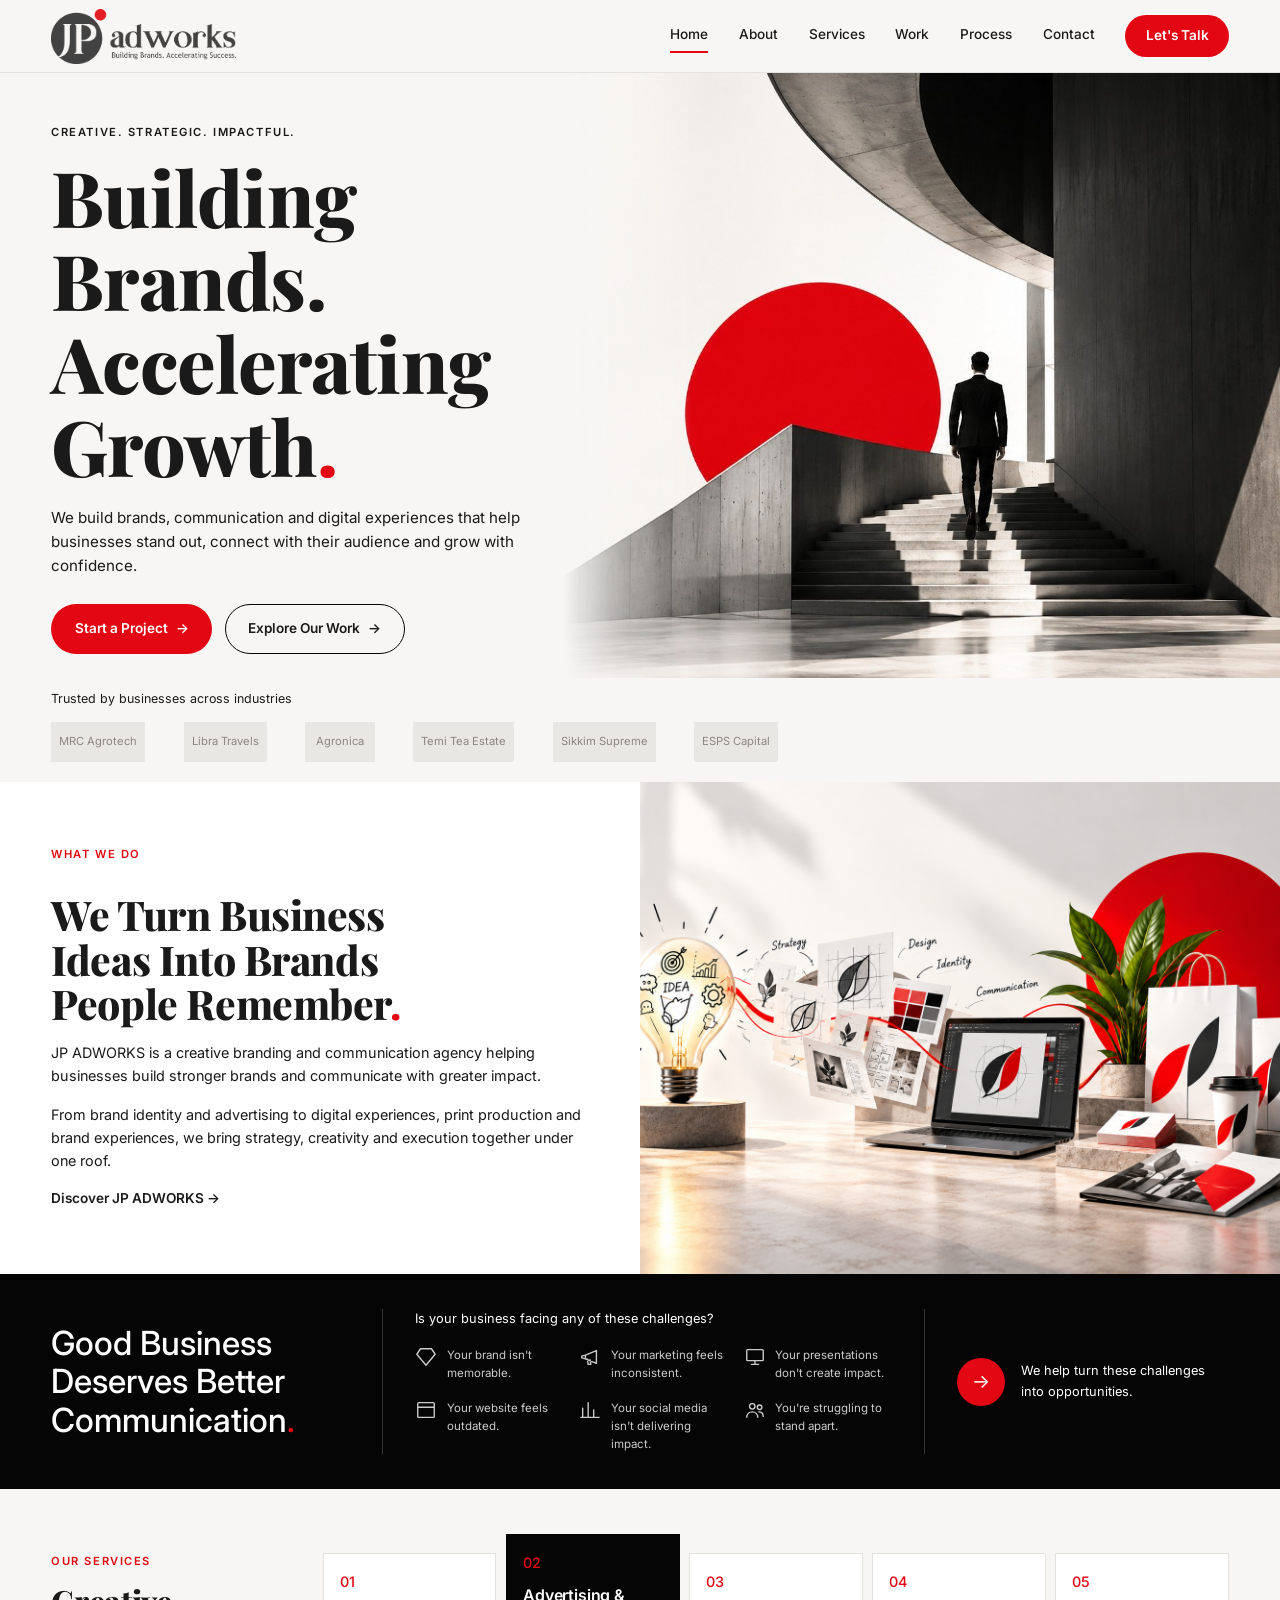
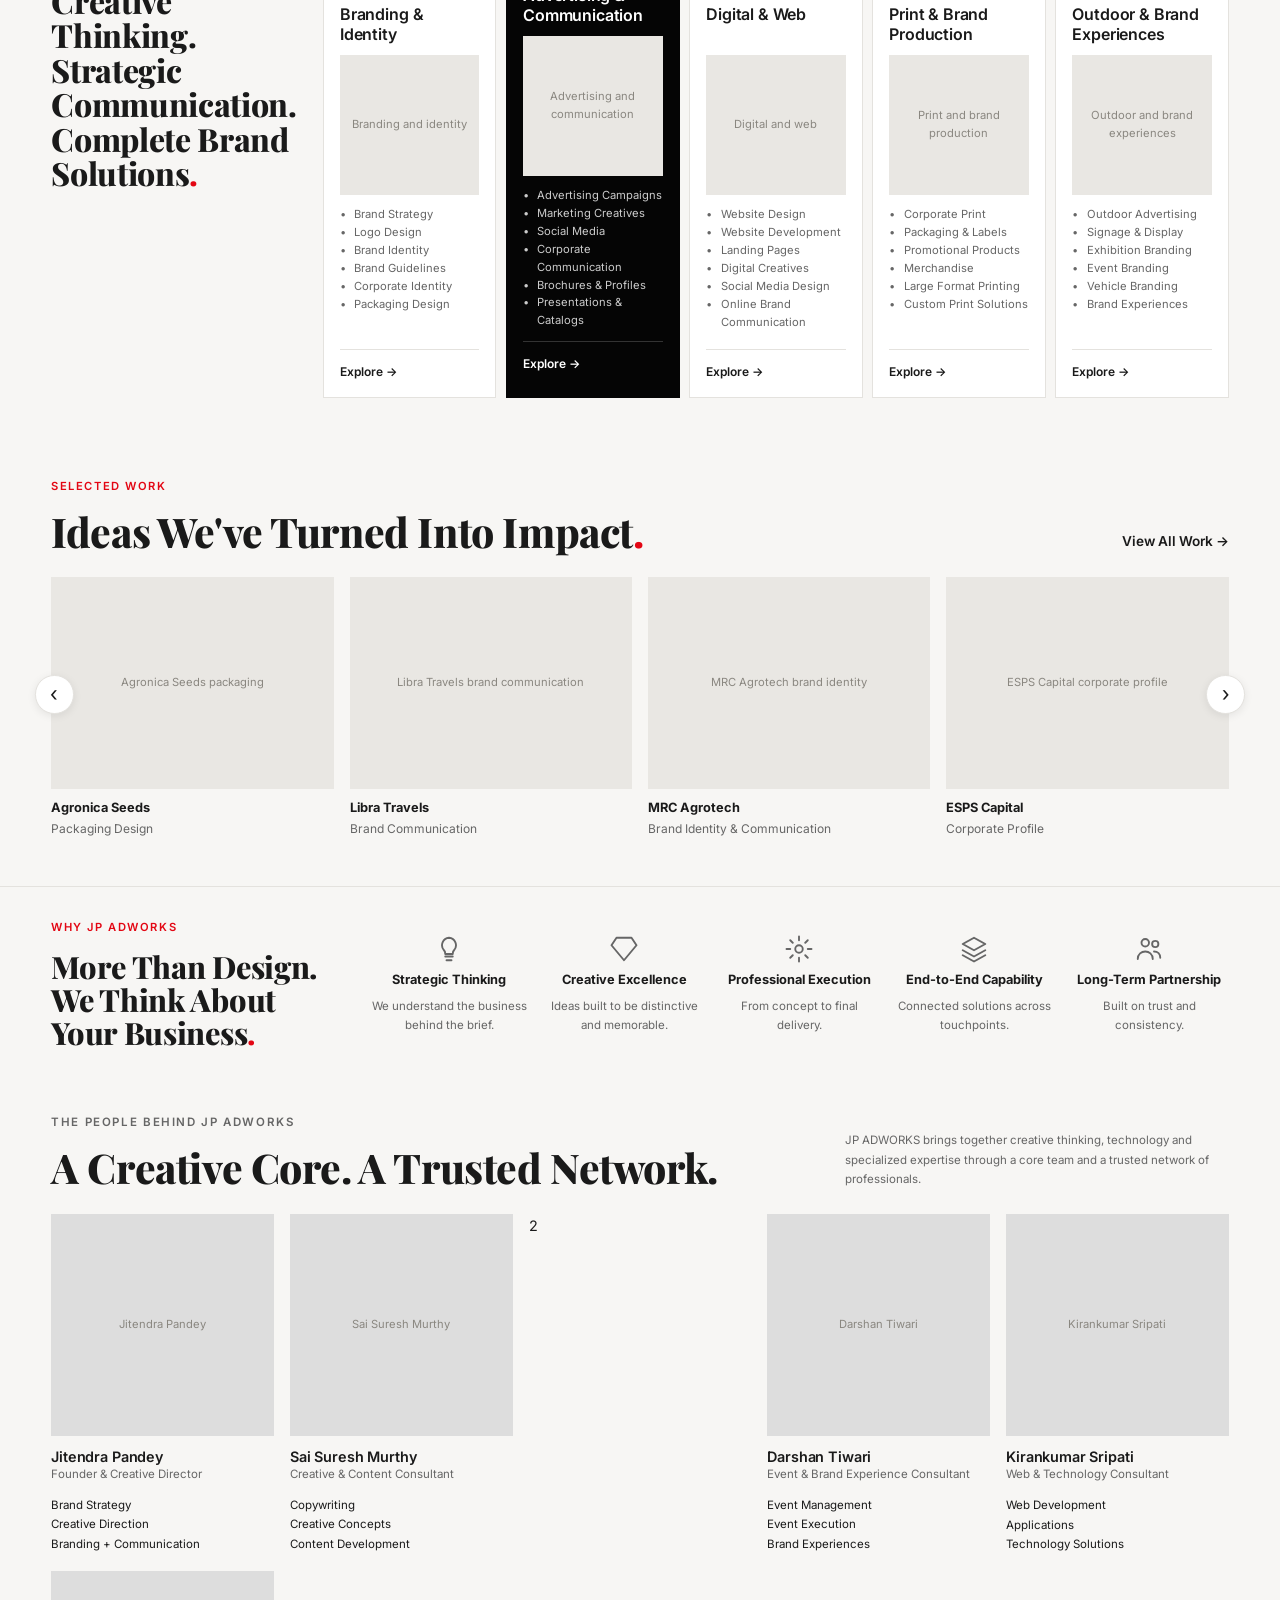
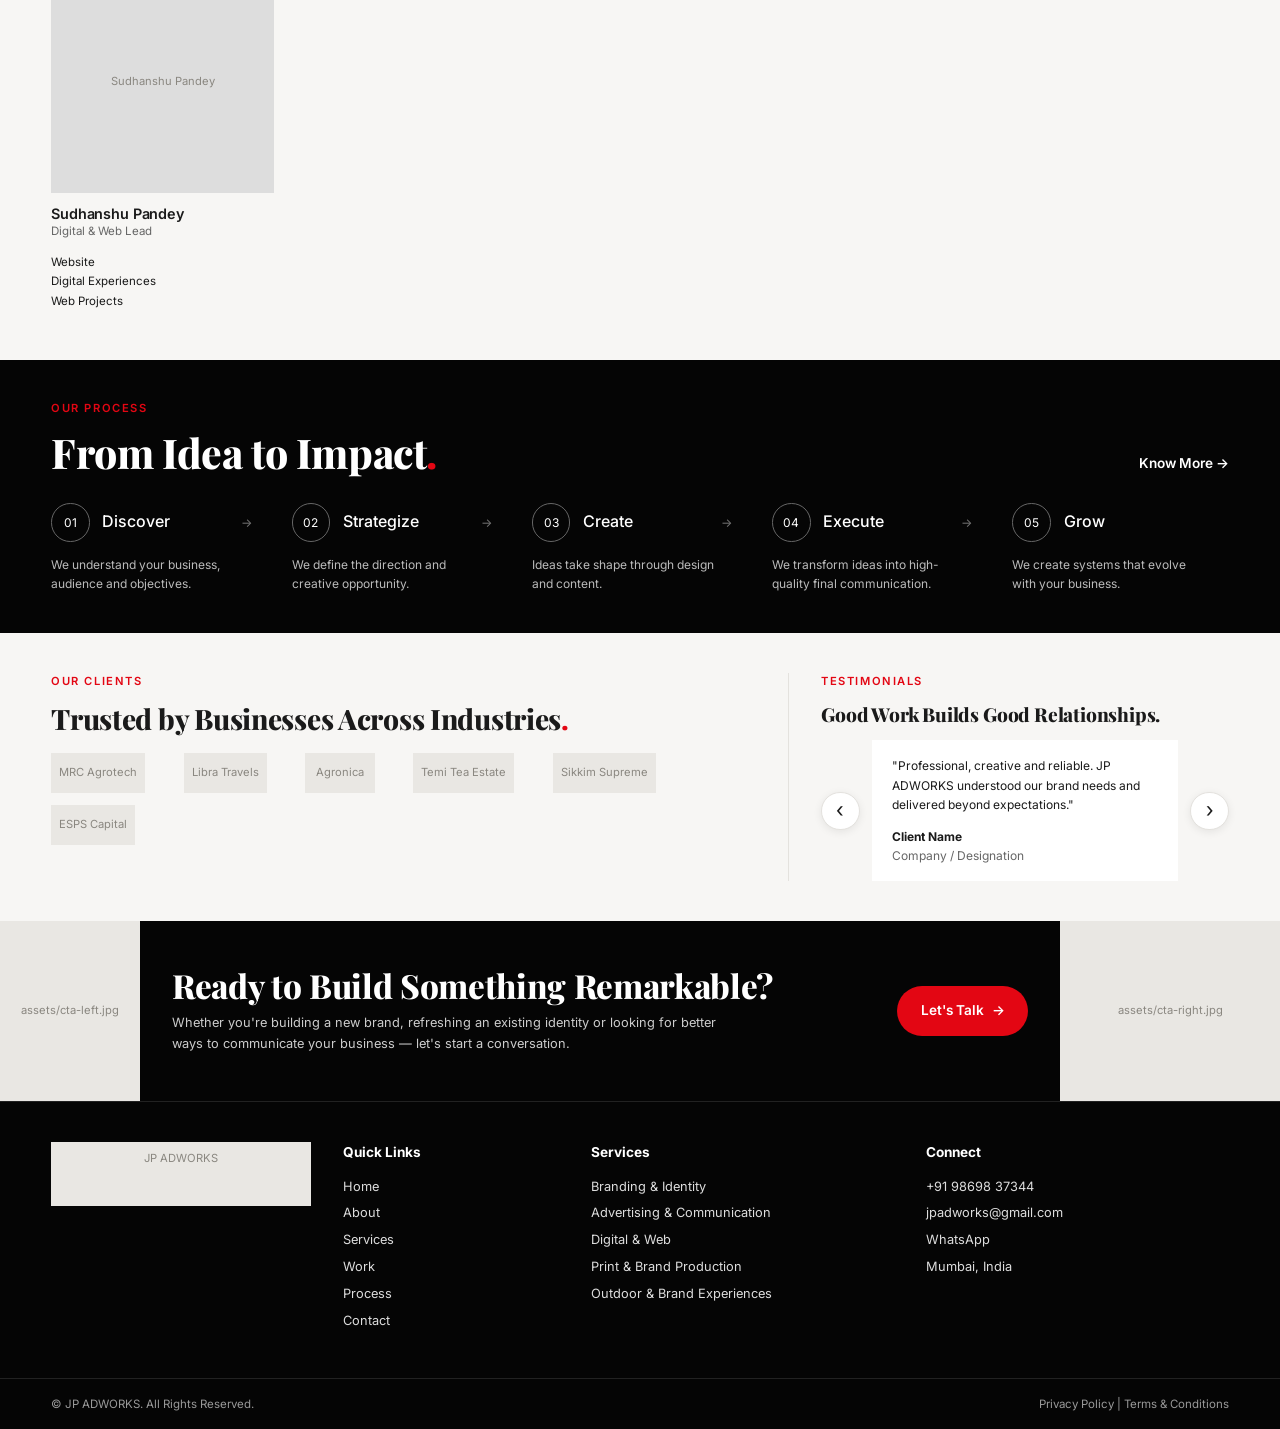
==== index.html @ 5940b3e1 "Initial commit" ====
<!DOCTYPE html>
<html lang="en">

<head>
  <meta charset="UTF-8">
  <meta name="viewport" content="width=device-width, initial-scale=1">
  <title>JP ADWORKS – Building Brands. Accelerating Growth.</title>
  <meta name="description" content="JP ADWORKS is a creative branding and communication agency.">
  <link rel="preconnect" href="https://fonts.googleapis.com">
  <link rel="preconnect" href="https://fonts.gstatic.com" crossorigin>
  <!-- Playfair Display = bold editorial headings; Inter = body/UI -->
  <link
    href="https://fonts.googleapis.com/css2?family=Inter:wght@400;500;600;700&family=Playfair+Display:wght@600;700;800&display=swap"
    rel="stylesheet">
  <link rel="stylesheet" href="style.css">
</head>

<body>

  <!-- ============ HEADER ============ -->
  <header class="header" id="top">
    <div class="container header__in">
      <a href="#hero" class="logo"><img src="assets/logo.png" alt="JP ADWORKS"></a>
      <button class="burger" aria-label="Open menu" aria-expanded="false"
        aria-controls="nav"><span></span><span></span><span></span></button>
      <nav class="nav" id="nav" aria-label="Main">
        <a href="#hero" class="is-active">Home</a><a href="#about">About</a><a href="#services">Services</a><a
          href="#work">Work</a><a href="#process">Process</a><a href="#contact">Contact</a>
        <a href="#contact" class="btn btn--red btn--sm nav__cta">Let's Talk</a>
      </nav>
    </div>
  </header>

  <main>
    <!-- ============ HERO ============ -->
    <section class="hero" id="hero">
      <div class="container hero__in">
        <div class="hero__text">
          <p class="eyebrow">Creative. Strategic. Impactful.</p>
          <h1>Building Brands. Accelerating Growth<span class="dot">.</span></h1>
          <p class="lead">We build brands, communication and digital experiences that help businesses stand out, connect
            with their audience and grow with confidence.</p>
          <div class="btns">
            <a href="#contact" class="btn btn--red">Start a Project <i>→</i></a>
            <a href="#work" class="btn btn--outline">Explore Our Work <i>→</i></a>
          </div>
        </div>
      </div>
      <!-- Hero image is absolutely positioned to the right and bleeds off the edge; .hero clips it (overflow:hidden). -->
      <div class="hero__img"><img src="assets/hero.jpg" alt="JP ADWORKS creative branding project"></div>
      <div class="container trust">
        <p>Trusted by businesses across industries</p>
        <ul class="logos">
          <li><img src="assets/client-mrc.png" alt="MRC Agrotech"></li>
          <li><img src="assets/client-libra.png" alt="Libra Travels"></li>
          <li><img src="assets/client-agronica.png" alt="Agronica"></li>
          <li><img src="assets/client-temi.png" alt="Temi Tea Estate"></li>
          <li><img src="assets/client-sikkim.png" alt="Sikkim Supreme"></li>
          <li><img src="assets/client-esps.png" alt="ESPS Capital"></li>
        </ul>
      </div>
    </section>

    <!-- ============ ABOUT ============ -->
    <section class="about reveal" id="about">
      <div class="about__text">
        <p class="eyebrow eyebrow--red">What we do</p>
        <h2>We Turn Business Ideas Into Brands People Remember<span class="dot">.</span></h2>
        <p>JP ADWORKS is a creative branding and communication agency helping businesses build stronger brands and
          communicate with greater impact.</p>
        <p>From brand identity and advertising to digital experiences, print production and brand experiences, we bring
          strategy, creativity and execution together under one roof.</p>
        <a href="#services" class="link">Discover JP ADWORKS →</a>
      </div>
      <div class="about__img"><img src="assets/about.jpg" alt="JP ADWORKS branded stationery"></div>
    </section>

    <!-- ============ BLACK VALUE STRIP ============ -->
    <section class="strip">
      <div class="container strip__in">
        <h2>Good Business Deserves Better Communication<span class="dot">.</span></h2>
        <div class="strip__mid">
          <p>Is your business facing any of these challenges?</p>
          <ul>
            <li><svg viewBox="0 0 24 24">
                <path d="M6 3h12l4 6-10 12L2 9z" />
              </svg>Your brand isn't memorable.</li>
            <li><svg viewBox="0 0 24 24">
                <path d="M3 11v2l4 1V10zM7 10l12-5v14L7 14M9 14l1 6h3l-1-5" />
              </svg>Your marketing feels inconsistent.</li>
            <li><svg viewBox="0 0 24 24">
                <rect x="3" y="4" width="18" height="12" rx="1" />
                <path d="M8 20h8M12 16v4" />
              </svg>Your presentations don't create impact.</li>
            <li><svg viewBox="0 0 24 24">
                <rect x="3" y="4" width="18" height="16" rx="1" />
                <path d="M3 9h18" />
              </svg>Your website feels outdated.</li>
            <li><svg viewBox="0 0 24 24">
                <path d="M4 20V10M10 20V4M16 20v-8M22 20H2" />
              </svg>Your social media isn't delivering impact.</li>
            <li><svg viewBox="0 0 24 24">
                <circle cx="9" cy="8" r="3" />
                <circle cx="17" cy="9" r="2.5" />
                <path d="M3 20c0-4 3-6 6-6s6 2 6 6M16 14c3 0 5 2 5 5" />
              </svg>You're struggling to stand apart.</li>
          </ul>
        </div>
        <div class="strip__cta"><a href="#contact" class="circ" aria-label="Contact us">→</a>
          <p>We help turn these challenges into opportunities.</p>
        </div>
      </div>
    </section>

    <!-- ============ SERVICES ============ -->
    <section class="services reveal" id="services">
      <div class="container services__in">
        <div class="services__head">
          <p class="eyebrow eyebrow--red">Our Services</p>
          <h2>Creative Thinking. Strategic Communication. Complete Brand Solutions<span class="dot">.</span></h2>
        </div>
        <div class="cards">
          <!-- Card 02 is the "featured" dark card, as in the reference -->
          <article class="card"><b class="num">01</b>
            <h3>Branding &amp; Identity</h3><img src="assets/service-branding.jpg" alt="Branding and identity">
            <ul>
              <li>Brand Strategy</li>
              <li>Logo Design</li>
              <li>Brand Identity</li>
              <li>Brand Guidelines</li>
              <li>Corporate Identity</li>
              <li>Packaging Design</li>
            </ul><a href="#contact">Explore →</a>
          </article>
          <article class="card card--dark"><b class="num">02</b>
            <h3>Advertising &amp; Communication</h3><img src="assets/service-advertising.jpg"
              alt="Advertising and communication">
            <ul>
              <li>Advertising Campaigns</li>
              <li>Marketing Creatives</li>
              <li>Social Media</li>
              <li>Corporate Communication</li>
              <li>Brochures &amp; Profiles</li>
              <li>Presentations &amp; Catalogs</li>
            </ul><a href="#contact">Explore →</a>
          </article>
          <article class="card"><b class="num">03</b>
            <h3>Digital &amp; Web</h3><img src="assets/service-digital.jpg" alt="Digital and web">
            <ul>
              <li>Website Design</li>
              <li>Website Development</li>
              <li>Landing Pages</li>
              <li>Digital Creatives</li>
              <li>Social Media Design</li>
              <li>Online Brand Communication</li>
            </ul><a href="#contact">Explore →</a>
          </article>
          <article class="card"><b class="num">04</b>
            <h3>Print &amp; Brand Production</h3><img src="assets/service-print.jpg" alt="Print and brand production">
            <ul>
              <li>Corporate Print</li>
              <li>Packaging &amp; Labels</li>
              <li>Promotional Products</li>
              <li>Merchandise</li>
              <li>Large Format Printing</li>
              <li>Custom Print Solutions</li>
            </ul><a href="#contact">Explore →</a>
          </article>
          <article class="card"><b class="num">05</b>
            <h3>Outdoor &amp; Brand Experiences</h3><img src="assets/service-outdoor.jpg"
              alt="Outdoor and brand experiences">
            <ul>
              <li>Outdoor Advertising</li>
              <li>Signage &amp; Display</li>
              <li>Exhibition Branding</li>
              <li>Event Branding</li>
              <li>Vehicle Branding</li>
              <li>Brand Experiences</li>
            </ul><a href="#contact">Explore →</a>
          </article>
        </div>
      </div>
    </section>

    <!-- ============ PROJECTS CAROUSEL ============ -->
    <section class="work container" id="work">
      <div class="work__head">
        <div>
          <p class="eyebrow eyebrow--red">Selected Work</p>
          <h2>Ideas We've Turned Into Impact<span class="dot">.</span></h2>
        </div><a href="#work" class="link">View All Work →</a>
      </div>
      <div class="carousel" data-carousel>
        <button class="arrow arrow--prev" aria-label="Previous project">‹</button>
        <div class="carousel__track" tabindex="0">
          <figure><img src="assets/project-1.jpg" alt="Agronica Seeds packaging">
            <figcaption><b>Agronica Seeds</b>Packaging Design</figcaption>
          </figure>
          <figure><img src="assets/project-2.jpg" alt="Libra Travels brand communication">
            <figcaption><b>Libra Travels</b>Brand Communication</figcaption>
          </figure>
          <figure><img src="assets/project-3.jpg" alt="MRC Agrotech brand identity">
            <figcaption><b>MRC Agrotech</b>Brand Identity &amp; Communication</figcaption>
          </figure>
          <figure><img src="assets/project-4.jpg" alt="ESPS Capital corporate profile">
            <figcaption><b>ESPS Capital</b>Corporate Profile</figcaption>
          </figure>
        </div>
        <button class="arrow arrow--next" aria-label="Next project">›</button>
      </div>
    </section>

    <!-- ============ WHY JP ADWORKS ============ -->
    <section class="why container reveal">
      <div>
        <p class="eyebrow eyebrow--red">Why JP Adworks</p>
        <h2>More Than Design. We Think About Your Business<span class="dot">.</span></h2>
      </div>
      <ul class="why__list">
        <li><svg viewBox="0 0 24 24">
            <path d="M9 18h6M10 21h4M12 3a6 6 0 0 0-4 10c1 1 1 2 1 3h6c0-1 0-2 1-3a6 6 0 0 0-4-10z" />
          </svg><b>Strategic Thinking</b><span>We understand the business behind the brief.</span></li>
        <li><svg viewBox="0 0 24 24">
            <path d="M6 3h12l4 6-10 12L2 9z" />
          </svg><b>Creative Excellence</b><span>Ideas built to be distinctive and memorable.</span></li>
        <li><svg viewBox="0 0 24 24">
            <circle cx="12" cy="12" r="3" />
            <path d="M12 2v3M12 19v3M2 12h3M19 12h3M5 5l2 2M17 17l2 2M19 5l-2 2M7 17l-2 2" />
          </svg><b>Professional Execution</b><span>From concept to final delivery.</span></li>
        <li><svg viewBox="0 0 24 24">
            <path d="M12 3l9 5-9 5-9-5zM3 13l9 5 9-5M3 17l9 5 9-5" />
          </svg><b>End-to-End Capability</b><span>Connected solutions across touchpoints.</span></li>
        <li><svg viewBox="0 0 24 24">
            <circle cx="9" cy="7" r="3" />
            <circle cx="17" cy="8" r="2.5" />
            <path d="M3 20c0-4 3-6 6-6s6 2 6 6M16 14c3 0 5 2 5 5" />
          </svg><b>Long-Term Partnership</b><span>Built on trust and consistency.</span></li>
      </ul>
    </section>

    <!-- ============ TEAM ============ -->
    <section class="team container reveal">
      <div class="team__head">
        <div>
          <p class="eyebrow eyebrow--red">The people behind JP Adworks</p>
          <h2>A Creative Core. A Trusted Network.</h2>
        </div>
        <p>JP ADWORKS brings together creative thinking, technology and specialized expertise through a core team and a
          trusted network of professionals.</p>
      </div>
      <div class="team__grid">
        <article><img src="assets/team-1.jpg" alt="Jitendra Pandey">
          <h3>Jitendra Pandey</h3><small>Founder &amp; Creative Director</small>
          <p>Brand Strategy<br>Creative Direction<br>Branding + Communication</p>
        </article>
        <article><img src="assets/team-5.jpg" alt="Sai Suresh Murthy">
          <h3>Sai Suresh Murthy</h3><small>Creative &amp; Content Consultant</small>
          <p>Copywriting<br>Creative Concepts<br>Content Development</p>
        </article>2
        <article><img src="assets/team-3.jpg" alt="Darshan Tiwari">
          <h3>Darshan Tiwari</h3><small>Event &amp; Brand Experience Consultant</small>
          <p>Event Management<br>Event Execution<br>Brand Experiences</p>
        </article>
        <article><img src="assets/team-4.jpg" alt="Kirankumar Sripati">
          <h3>Kirankumar Sripati</h3><small>Web &amp; Technology Consultant</small>
          <p>Web Development<br>Applications<br>Technology Solutions</p>
        </article>
        <article><img src="assets/team-2.jpg" alt="Sudhanshu Pandey">
          <h3>Sudhanshu Pandey</h3><small>Digital &amp; Web Lead</small>
          <p>Website<br>Digital Experiences<br>Web Projects</p>
        </article>
      </div>
    </section>

    <!-- ============ PROCESS (dark) ============ -->
    <section class="process" id="process">
      <div class="container">
        <div class="process__head">
          <div>
            <p class="eyebrow eyebrow--red">Our Process</p>
            <h2>From Idea to Impact<span class="dot">.</span></h2>
          </div><a href="#contact" class="link">Know More →</a>
        </div>
        <ol class="steps">
          <li><span class="step__n">01</span><b>Discover</b>
            <p>We understand your business, audience and objectives.</p>
          </li>
          <li><span class="step__n">02</span><b>Strategize</b>
            <p>We define the direction and creative opportunity.</p>
          </li>
          <li><span class="step__n">03</span><b>Create</b>
            <p>Ideas take shape through design and content.</p>
          </li>
          <li><span class="step__n">04</span><b>Execute</b>
            <p>We transform ideas into high-quality final communication.</p>
          </li>
          <li><span class="step__n">05</span><b>Grow</b>
            <p>We create systems that evolve with your business.</p>
          </li>
        </ol>
      </div>
    </section>

    <!-- ============ CLIENTS + TESTIMONIALS ============ -->
    <section class="clients container">
      <div class="clients__l">
        <p class="eyebrow eyebrow--red">Our Clients</p>
        <h2>Trusted by Businesses Across Industries<span class="dot">.</span></h2>
        <ul class="logos">
          <li><img src="assets/client-mrc.png" alt="MRC Agrotech"></li>
          <li><img src="assets/client-libra.png" alt="Libra Travels"></li>
          <li><img src="assets/client-agronica.png" alt="Agronica"></li>
          <li><img src="assets/client-temi.png" alt="Temi Tea Estate"></li>
          <li><img src="assets/client-sikkim.png" alt="Sikkim Supreme"></li>
          <li><img src="assets/client-esps.png" alt="ESPS Capital"></li>
        </ul>
      </div>
      <div class="testi" data-testi>
        <p class="eyebrow eyebrow--red">Testimonials</p>
        <h3>Good Work Builds Good Relationships.</h3>
        <div class="testi__row">
          <button class="arrow" data-dir="-1" aria-label="Previous testimonial">‹</button>
          <div class="testi__slides" aria-live="polite">
            <!-- TODO: Replace placeholder testimonials with real client copy -->
            <blockquote class="is-on">
              <p>"Professional, creative and reliable. JP ADWORKS understood our brand needs and delivered beyond
                expectations."</p><cite><b>Client Name</b>Company / Designation</cite>
            </blockquote>
            <blockquote>
              <p>"A team that listens first and designs second. Every deliverable felt considered and on brand."</p>
              <cite><b>Client Name</b>Company / Designation</cite>
            </blockquote>
            <blockquote>
              <p>"From identity to print, everything arrived consistent and on time."</p><cite><b>Client Name</b>Company
                / Designation</cite>
            </blockquote>
          </div>
          <button class="arrow" data-dir="1" aria-label="Next testimonial">›</button>
        </div>
      </div>
    </section>

    <!-- ============ FINAL CTA ============ -->
    <section class="cta" id="contact">
      <img class="cta__l" src="assets/cta-left.jpg" alt="">
      <div class="cta__t">
        <h2>Ready to Build Something Remarkable?</h2>
        <p>Whether you're building a new brand, refreshing an existing identity or looking for better ways to
          communicate your business — let's start a conversation.</p>
      </div>
      <a href="mailto:jpadworks@gmail.com" class="btn btn--red">Let's Talk <i>→</i></a>
      <img class="cta__r" src="assets/cta-right.jpg" alt="">
    </section>
  </main>

  <!-- ============ FOOTER ============ -->
  <footer class="footer">
    <div class="container footer__grid">
      <div><img class="footer__logo" src="assets/logo-light.png" alt="JP ADWORKS"></div>
      <div>
        <h4>Quick Links</h4><a href="#hero">Home</a><a href="#about">About</a><a href="#services">Services</a><a
          href="#work">Work</a><a href="#process">Process</a><a href="#contact">Contact</a>
      </div>
      <div>
        <h4>Services</h4><a href="#services">Branding &amp; Identity</a><a href="#services">Advertising &amp;
          Communication</a><a href="#services">Digital &amp; Web</a><a href="#services">Print &amp; Brand
          Production</a><a href="#services">Outdoor &amp; Brand Experiences</a>
      </div>
      <div>
        <h4>Connect</h4><a href="tel:+919869837344">+91 98698 37344</a><a
          href="mailto:jpadworks@gmail.com">jpadworks@gmail.com</a><a href="https://wa.me/919869837344" target="_blank" rel="noopener noreferrer">WhatsApp</a><span>Mumbai, India</span>
      </div>
    </div>
    <div class="container footer__bar"><span>© JP ADWORKS. All Rights Reserved.</span><span><a href="#">Privacy
          Policy</a> | <a href="#">Terms &amp; Conditions</a></span></div>
  </footer>
  <button id="backToTop" class="back-to-top" aria-label="Back to top">
    ↑
  </button>
  <script src="script.js"></script>
</body>

</html>
---- style.css ----
/* ==========================================
   1. VARIABLES  (colours sampled from reference)
   ========================================== */
:root {
   --black: #050505;
   --white: #fff;
   --paper: #f7f6f4;
   --primary: #e30613;
   --text: #1a1a1a;
   --muted: #666;
   --border: #e4e2de;
   --font-heading: 'Playfair Display', Georgia, serif;
   --font-body: 'Inter', system-ui, sans-serif;
   --fs-hero: clamp(2.5rem, 6vw, 5rem);
   --fs-h2: clamp(1.7rem, 3.2vw, 2.7rem);
   --fs-body: clamp(.9rem, 1.1vw, 1rem);
   --gutter: clamp(1rem, 4vw, 4.5rem);
}

/* ==========================================
   2. RESET
   ========================================== */
*,
*::before,
*::after {
   box-sizing: border-box;
   margin: 0;
   padding: 0
}

html {
   scroll-behavior: smooth;
   scroll-padding-top: 80px
}

body {
   font: 400 var(--fs-body)/1.6 var(--font-body);
   color: var(--text);
   background: var(--paper);
   overflow-x: hidden
}

img {
   display: block;
   max-width: 100%;
   height: auto
}

ul,
ol {
   list-style: none
}

a {
   color: inherit;
   text-decoration: none
}

button {
   font: inherit;
   cursor: pointer;
   border: 0;
   background: none;
   color: inherit
}

/* ==========================================
   3. TYPOGRAPHY
   ========================================== */
h1,
h2,
h3 {
   font-family: var(--font-heading);
   font-weight: 800;
   line-height: 1.08;
   letter-spacing: -.01em
}

h1 {
   font-size: var(--fs-hero)
}

h2 {
   font-size: var(--fs-h2)
}

.dot {
   color: var(--primary)
}

.eyebrow {
   font-size: .7rem;
   font-weight: 600;
   letter-spacing: .14em;
   text-transform: uppercase;
   margin-bottom: .8rem
}

.eyebrow--red {
   color: var(--primary)
}

.lead {
   max-width: 30rem;
   margin: 1.2rem 0 1.6rem;
   font-size: .95rem
}

/* ==========================================
   4. UTILITIES / BUTTONS
   ========================================== */
.container {
   width: 100%;
   max-width: 1440px;
   margin-inline: auto;
   padding-inline: var(--gutter)
}

.btns {
   display: flex;
   flex-wrap: wrap;
   gap: .8rem
}

.btn {
   display: inline-flex;
   align-items: center;
   gap: .5rem;
   padding: .8rem 1.4rem;
   border-radius: 999px;
   font-weight: 600;
   font-size: .85rem;
   border: 1.5px solid transparent;
   transition: transform .25s, background .25s, color .25s
}

.btn i {
   font-style: normal
}

.btn--red {
   background: var(--primary);
   color: #fff
}

.btn--red:hover {
   background: #b9040f;
   transform: translateY(-2px)
}

.btn--outline {
   border-color: var(--black);
   background: transparent
}

.btn--outline:hover {
   background: var(--black);
   color: #fff
}

.btn--sm {
   padding: .55rem 1.2rem
}

.btn:active {
   transform: translateY(0)
}

.link {
   font-weight: 600;
   font-size: .85rem;
   white-space: nowrap
}

.link:hover {
   color: var(--primary)
}

.arrow {
   width: 2.4rem;
   height: 2.4rem;
   flex: none;
   border-radius: 50%;
   background: #fff;
   border: 1px solid var(--border);
   font-size: 1.3rem;
   line-height: 1;
   box-shadow: 0 2px 8px rgba(0, 0, 0, .08);
   transition: background .2s, color .2s
}

.arrow:hover {
   background: var(--black);
   color: #fff
}

/* Placeholder shown by script.js for missing images */
.ph {
   display: flex;
   align-items: center;
   justify-content: center;
   text-align: center;
   background: #e9e7e3;
   color: #8a8780;
   font-size: .7rem;
   padding: .5rem;
   min-height: 2.5rem
}

/* ==========================================
   5. HEADER
   ========================================== */
.header {
   position: sticky;
   top: 0;
   z-index: 50;
   background: rgba(247, 246, 244, .96);
   border-bottom: 1px solid var(--border)
}

.header__in {
   display: flex;
   align-items: center;
   justify-content: space-between;
   height: 72px
}

.logo img,
.logo .ph {
   height: 55px;
   width: auto;
   min-width: 110px
}

.nav {
   display: flex;
   align-items: center;
   gap: clamp(1rem, 2.4vw, 2.2rem);
   font-size: .85rem;
   font-weight: 500
}

.nav a:not(.btn) {
  padding: .3rem 0;
  border-bottom: 2px solid transparent;
  transition: border-color 0.2s linear;
}

.nav a.is-active,
.nav a:not(.btn):hover {
   border-color: var(--primary)
}

/* red underline = current page */
.burger {
   display: none;
   width: 44px;
   height: 44px;
   flex-direction: column;
   justify-content: center;
   gap: 5px;
   align-items: center
}

.burger span {
   width: 24px;
   height: 2px;
   background: var(--black);
   transition: transform .3s, opacity .3s
}

.burger[aria-expanded=true] span:nth-child(1) {
   transform: translateY(7px) rotate(45deg)
}

.burger[aria-expanded=true] span:nth-child(2) {
   opacity: 0
}

.burger[aria-expanded=true] span:nth-child(3) {
   transform: translateY(-7px) rotate(-45deg)
}

/* ==========================================
   6. HERO
   Image is pinned to the right edge and bleeds
   past it; .hero clips the overflow so the page
   never scrolls sideways.
   ========================================== */
.hero {
   position: relative;
   overflow: hidden;
   padding-top: clamp(2rem, 4vw, 3.5rem)
}

.hero__in {
   position: relative;
   z-index: 2
}

.hero__text {
   max-width: min(34rem, 52%)
}

.hero__img {
   position: absolute;
   top: 0;
   right: 0;
   bottom: 6.5rem;
   width: 56%;
   z-index: 1;
   -webkit-mask-image: linear-gradient(90deg, transparent 0, #000 18%);
   mask-image: linear-gradient(90deg, transparent 0, #000 18%)
}

.hero__img img,
.hero__img>.ph {
   width: 100%;
   height: 100%;
   object-fit: cover;
   object-position: left center;
   background: #d9d6d1
}

.trust {
   position: relative;
   z-index: 2;
   padding-block: clamp(1.5rem, 3vw, 2.2rem) 1.5rem
}

.trust>p {
   font-size: .78rem;
   margin-bottom: .8rem
}

/* ==========================================
   7. LOGO STRIP
   ========================================== */
.logos {
   display: flex;
   flex-wrap: wrap;
   align-items: center;
   gap: 1rem clamp(1.2rem, 3vw, 2.6rem)
}

.logos li {
   height: 36px
}

.logos img,
.logos .ph {
   height: 100%;
   width: auto;
   max-width: 130px;
   object-fit: contain;
   min-width: 70px
}

/* ==========================================
   8. ABOUT – text left, full-bleed image right
   ========================================== */
.about {
   display: grid;
   grid-template-columns: 1fr 1fr;
   background: #fff;
   min-height: 420px
}

.about__text {
   padding: clamp(2rem, 5vw, 4rem) var(--gutter);
   max-width: 46rem;
   margin-left: auto;
   display: flex;
   flex-direction: column;
   gap: 1rem;
   justify-content: center
}

.about__text h2 {
   max-width: 24rem
}

.about__img img,
.about__img .ph {
   width: 100%;
   height: 100%;
   min-height: 300px;
   object-fit: cover
}

/* ==========================================
   9. BLACK VALUE STRIP
   ========================================== */
.strip {
   background: var(--black);
   color: #fff
}

.strip__in {
   display: grid;
   grid-template-columns: 1.1fr 2fr 1fr;
   gap: 2rem;
   align-items: center;
   padding-block: 2.2rem
}

.strip h2 {
   font-family: var(--font-body);
   font-weight: 500;
   font-size: clamp(1.5rem, 2.6vw, 2.2rem);
   line-height: 1.15;
   letter-spacing: 0
}

.strip__mid {
   border-inline: 1px solid #333;
   padding-inline: 2rem
}

.strip__mid>p {
   font-size: .8rem;
   margin-bottom: 1rem
}

.strip__mid ul {
   display: grid;
   grid-template-columns: repeat(3, 1fr);
   gap: 1rem
}

.strip li {
   display: flex;
   gap: .6rem;
   font-size: .72rem;
   color: #ccc;
   align-items: flex-start
}

svg {
   width: 22px;
   height: 22px;
   flex: none;
   fill: none;
   stroke: currentColor;
   stroke-width: 1.5;
   stroke-linecap: round;
   stroke-linejoin: round
}

.strip__cta {
   display: flex;
   align-items: center;
   gap: 1rem;
   font-size: .8rem
}

.circ {
   width: 3rem;
   height: 3rem;
   flex: none;
   display: grid;
   place-items: center;
   border-radius: 50%;
   background: var(--primary);
   font-size: 1.2rem
}

/* ==========================================
   10. SERVICES – 5 horizontal cards; card 02 is dark
   ========================================== */
.services {
   padding-block: clamp(2.5rem, 5vw, 4rem);
   background: var(--paper)
}

.services__in {
   display: grid;
   grid-template-columns: minmax(0, .9fr) minmax(0, 3.4fr);
   gap: 2rem
}

.services h2 {
   font-size: clamp(1.7rem, 2.5vw, 2.5rem)
}

.cards {
   display: grid;
   grid-template-columns: repeat(5, 1fr);
   gap: .6rem
}

.card {
   background: #fff;
   padding: 1rem;
   display: flex;
   flex-direction: column;
   gap: .7rem;
   border: 1px solid var(--border);
   transition: transform .3s
}

.card:hover {
   transform: translateY(-8px);
}

.num {
   color: var(--primary);
   font-weight: 500;
   font-size: .9rem
}

.card h3 {
   font-family: var(--font-body);
   font-weight: 600;
   font-size: 1rem;
   line-height: 1.25;
   min-height: 2.5em
}

.card img,
.card .ph {
   width: 100%;
   aspect-ratio: 1/1;
   object-fit: cover
}

.card ul {
   font-size: .7rem;
   color: var(--muted);
   flex: 1
}

.card li {
   padding-left: .9rem;
   position: relative
}

.card li::before {
   content: "•";
   position: absolute;
   left: 0
}

.card>a {
   font-size: .75rem;
   font-weight: 600;
   padding-top: .7rem;
   border-top: 1px solid var(--border)
}

.card--dark {
   background: var(--black);
   color: #fff;
   border-color: var(--black);
   margin-top: -1.2rem;
   padding-bottom: 1.5rem
}

.card--dark ul {
   color: #ccc
}

.card--dark>a {
   border-color: #333
}

/* ==========================================
   11. PROJECTS CAROUSEL
   ========================================== */
.work {
   padding-block: 1rem 3rem
}

.work__head {
   display: flex;
   justify-content: space-between;
   align-items: flex-end;
   gap: 1rem;
   margin-bottom: 1.5rem
}

.carousel {
   position: relative
}

.carousel__track {
   display: flex;
   gap: 1rem;
   overflow-x: auto;
   scroll-snap-type: x mandatory;
   scrollbar-width: none;
   cursor: grab
}

.carousel__track::-webkit-scrollbar {
   display: none
}

.carousel__track.drag {
   cursor: grabbing;
   scroll-snap-type: none
}

.carousel figure {
   flex: 0 0 calc((100% - 3rem)/4);
   scroll-snap-align: start;
   font-size: .75rem;
   color: var(--muted)
}

.carousel figure img,
.carousel figure .ph {
   width: 100%;
   aspect-ratio: 4/3;
   object-fit: cover;
   margin-bottom: .6rem;
   pointer-events: none
}

.carousel figcaption b {
   display: block;
   color: var(--text);
   font-size: .8rem
}

.arrow--prev,
.arrow--next {
   position: absolute;
   top: calc(50% - 2rem);
   z-index: 2
}

.arrow--prev {
   left: -1rem
}

.arrow--next {
   right: -1rem
}

/* ==========================================
   12. WHY JP ADWORKS
   ========================================== */
.why {
   display: grid;
   grid-template-columns: minmax(0, 1fr) minmax(0, 3fr);
   gap: 2rem;
   align-items: center;
   padding-block: 2rem 3rem;
   border-top: 1px solid var(--border)
}

.why h2 {
   font-size: clamp(1.5rem, 2.4vw, 2.1rem)
}

.why__list {
   display: grid;
   grid-template-columns: repeat(5, 1fr);
   gap: 1rem;
   text-align: center
}

.why__list li {
   display: flex;
   flex-direction: column;
   align-items: center;
   gap: .4rem;
   font-size: .72rem;
   color: var(--muted)
}

.why__list svg {
   width: 30px;
   height: 30px
}

.why__list b {
   color: var(--text);
   font-size: .8rem
}

/* ==========================================
   13. TEAM
   ========================================== */
.team {
   padding-block: 1rem 3rem
}

.team__head {
   display: flex;
   justify-content: space-between;
   align-items: flex-end;
   gap: 2rem;
   margin-bottom: 1.5rem
}

.team__head p {
   max-width: 24rem;
   font-size: .75rem;
   color: var(--muted)
}

.team__grid {
   display: grid;
   grid-template-columns: repeat(5, 1fr);
   gap: 1rem
}

.team img,
.team .ph {
   width: 100%;
   aspect-ratio: 1/1;
   object-fit: cover;
   margin-bottom: .8rem;
   background: #ddd
}

.team h3 {
   font-family: var(--font-body);
   font-size: .9rem;
   font-weight: 600
}

.team small {
   display: block;
   color: var(--muted);
   font-size: .72rem;
   margin-bottom: .8rem
}

.team p {
   font-size: .72rem;
   line-height: 1.7
}

/* ==========================================
   14. PROCESS (dark)
   ========================================== */
.process {
   background: var(--black);
   color: #fff;
   padding-block: 2.5rem;
   position: relative;
   overflow: hidden
}

/* .process::before {
   content: "";
   position: absolute;
   left: -30px;
   top: -30px;
   width: 120px;
   height: 120px;
   border-radius: 50%;
   background: var(--primary)
} */

/* red accent shape, top-left */
.process .container {
   position: relative
}

.process__head {
   display: flex;
   justify-content: space-between;
   align-items: flex-end;
   margin-bottom: 1.8rem
}

.steps {
   display: grid;
   grid-template-columns: repeat(5, 1fr);
   gap: 1.5rem;
   counter-reset: s
}

.steps li {
   position: relative;
   font-size: .75rem;
   color: #bbb
}

.steps li:not(:last-child)::after {
   content: "→";
   position: absolute;
   right: 1rem;
   top: .6rem;
   color: #777
}

/* arrows between stages */
.step__n {
   display: inline-grid;
   place-items: center;
   width: 2.4rem;
   height: 2.4rem;
   border: 1px solid #666;
   border-radius: 50%;
   margin-right: .8rem;
   color: #fff;
   font-size: .75rem
}

.steps b {
   color: #fff;
   font-size: 1rem;
   font-weight: 500
}

.steps p {
   margin-top: .8rem;
   max-width: 12rem
}

/* ==========================================
   15. CLIENTS + TESTIMONIALS
   ========================================== */
.clients {
   display: grid;
   grid-template-columns: 1.6fr 1fr;
   gap: 2rem;
   padding-block: 2.5rem
}

.clients h2 {
   font-size: clamp(1.4rem, 2.2vw, 2rem);
   margin-bottom: 1.2rem
}

.testi {
   border-left: 1px solid var(--border);
   padding-left: 2rem
}

.testi h3 {
   font-size: 1.2rem;
   margin-bottom: 1rem
}

.testi__row {
   display: flex;
   align-items: center;
   gap: .8rem
}

.testi__slides {
   flex: 1;
   background: #fff;
   padding: 1rem 1.2rem;
   font-size: .75rem;
   min-height: 130px
}

.testi blockquote {
   display: none
}

.testi blockquote.is-on {
   display: block;
   animation: fade .4s
}

.testi cite {
   display: block;
   margin-top: .8rem;
   font-style: normal;
   color: var(--muted)
}

.testi cite b {
   display: block;
   color: var(--text)
}

/* ==========================================
   16. FINAL CTA
   ========================================== */
.cta {
   background: var(--black);
   color: #fff;
   display: grid;
   grid-template-columns: 140px 1fr auto 220px;
   gap: 2rem;
   align-items: center;
   overflow: hidden;
   min-height: 180px
}

.cta img,
.cta .ph {
   width: 100%;
   height: 100%;
   object-fit: cover;
   min-height: 180px
}

.cta__t {
   padding-block: 1.5rem
}

.cta h2 {
   font-size: clamp(1.5rem, 2.6vw, 2.2rem);
   margin-bottom: .6rem
}

.cta p {
   font-size: .8rem;
   color: #ccc;
   max-width: 36rem
}

/* ==========================================
   17. FOOTER
   ========================================== */
.footer {
   background: var(--black);
   color: #ddd;
   font-size: .8rem;
   border-top: 1px solid #222
}

.footer__grid {
   display: grid;
   grid-template-columns: 1.2fr 1fr 1.4fr 1.4fr;
   gap: 2rem;
   padding-block: 2.5rem
}

.footer__logo,
.footer .ph {
   height: 64px;
   width: auto;
   min-width: 120px
}

.footer h4 {
   color: #fff;
   font-size: .85rem;
   margin-bottom: .8rem
}

.footer a,
.footer span {
   display: block;
   margin-bottom: .4rem
}

.footer a:hover {
   color: var(--primary)
}

.footer__bar {
   display: flex;
   justify-content: space-between;
   gap: 1rem;
   flex-wrap: wrap;
   padding-block: 1rem;
   border-top: 1px solid #222;
   font-size: .72rem;
   color: #999
}

.footer__bar span,
.footer__bar a {
   display: inline;
   margin: 0
}

/* ==========================================
   18. ANIMATIONS (subtle)
   ========================================== */
@keyframes fade {
   from {
      opacity: 0
   }

   to {
      opacity: 1
   }
}

.reveal {
   opacity: 0;
   transform: translateY(18px);
   transition: opacity .7s, transform .7s
}

.reveal.in {
   opacity: 1;
   transform: none
}

/* ==========================================
   19. TABLET (≤1024px)
   ========================================== */
@media(max-width:1024px) {
   .strip__in {
      grid-template-columns: 1fr
   }

   .strip__mid {
      border: 0;
      padding: 0
   }

   .services__in {
      grid-template-columns: 1fr
   }

   .cards {
      grid-template-columns: repeat(5, minmax(200px, 1fr));
      overflow-x: auto;
      scroll-snap-type: x mandatory;
      padding-block: 1.2rem .5rem
   }

   .card {
      scroll-snap-align: start
   }

   .carousel figure {
      flex-basis: calc((100% - 1rem)/2)
   }

   .why {
      grid-template-columns: 1fr
   }

   .team__grid {
      grid-template-columns: repeat(3, 1fr)
   }

   .steps {
      grid-template-columns: repeat(3, 1fr)
   }

   .steps li::after {
      display: none
   }

   .clients {
      grid-template-columns: 1fr
   }

   .testi {
      border: 0;
      padding: 0
   }

   .cta {
      grid-template-columns: 1fr auto
   }

   .cta__l,
   .cta__r {
      display: none
   }

   .cta__t {
      padding-inline: var(--gutter)
   }

   .cta .btn {
      margin-right: var(--gutter)
   }

   .footer__grid {
      grid-template-columns: 1fr 1fr
   }

   .arrow--prev {
      left: .3rem
   }

   .arrow--next {
      right: .3rem
   }
}

/* ==========================================
   20. MOBILE (≤768px)
   ========================================== */
@media(max-width:768px) {
   .burger {
      display: flex
   }

   .nav {
      position: absolute;
      top: 72px;
      left: 0;
      right: 0;
      flex-direction: column;
      align-items: flex-start;
      gap: 0;
      background: var(--paper);
      border-bottom: 1px solid var(--border);
      padding: .5rem var(--gutter) 1.2rem;
      display: none
   }

   .nav.is-open {
      display: flex;
      animation: fade .25s
   }

   .nav a:not(.btn) {
      padding: .7rem 0;
      width: 100%
   }

   .nav__cta {
      margin-top: .6rem
   }

   /* Hero: text first, image shifted right/partially off-canvas beneath, clipped by .hero */
   .hero__text {
      max-width: 100%;
      position: relative;
      z-index: 2
   }

   .hero__img {
      position: relative;
      width: 120%;
      margin: -1rem -20% 0 auto;
      height: 320px;
      order: 3;
      -webkit-mask-image: none;
      mask-image: none;
      bottom: auto
   }

   .hero {
      display: flex;
      flex-direction: column
   }

   .hero__in {
      order: 1
   }

   .trust {
      order: 4
   }

   .hero__tags {
      top: 1rem
   }

   .about {
      grid-template-columns: 1fr
   }

   .about__text {
      margin: 0;
      max-width: none
   }

   .strip__mid ul {
      grid-template-columns: 1fr 1fr
   }

   .strip__cta {
      flex-wrap: wrap
   }

   .team__head,
   .work__head,
   .process__head {
      flex-direction: column;
      align-items: flex-start
   }

   .why__list {
      grid-template-columns: repeat(2, 1fr)
   }

   /* Process becomes vertical */
   .steps {
      grid-template-columns: 1fr
   }

   .footer__grid {
      grid-template-columns: 1fr
   }
}

@media(max-width:600px) {
   .carousel figure {
      flex-basis: 80%
   }

   .team__grid {
      grid-template-columns: 1fr 1fr
   }

   .cta {
      grid-template-columns: 1fr
   }

   .cta .btn {
      margin: 0 var(--gutter) 1.5rem;
      justify-self: start
   }
}

@media(max-width:360px) {

   .team__grid,
   .strip__mid ul,
   .why__list {
      grid-template-columns: 1fr
   }

   .btn {
      width: 100%;
      justify-content: center
   }
}

/* ==========================================
   21. ACCESSIBILITY
   ========================================== */
:focus-visible {
   outline: 2px solid var(--primary);
   outline-offset: 3px
}

@media(prefers-reduced-motion:reduce) {
   * {
      animation: none !important;
      transition: none !important;
      scroll-behavior: auto !important
   }

   .reveal {
      opacity: 1;
      transform: none
   }
}


/* Back to Top Button */
.back-to-top {
  position: fixed;
  right: 25px;
  bottom: 25px;
  width: 48px;
  height: 48px;
  border-radius: 50%;
  background: var(--primary);
  color: #fff;
  font-size: 1.6rem;
  line-height: 1;
  display: grid;
  place-items: center;
  box-shadow: 0 4px 14px rgba(0, 0, 0, 0.2);
  cursor: pointer;
  z-index: 100;
  opacity: 0;
  visibility: hidden;
  transform: translateY(10px);
  transition: opacity .25s ease,
              transform .25s ease,
              visibility .25s ease,
              background-color .25s ease;
}

.back-to-top.is-visible {
  opacity: 1;
  visibility: visible;
  transform: translateY(0);
}

.back-to-top:hover {
  background: #b9040f;
}

@media (max-width: 600px) {
  .back-to-top {
    right: 16px;
    bottom: 16px;
    width: 44px;
    height: 44px;
  }
}
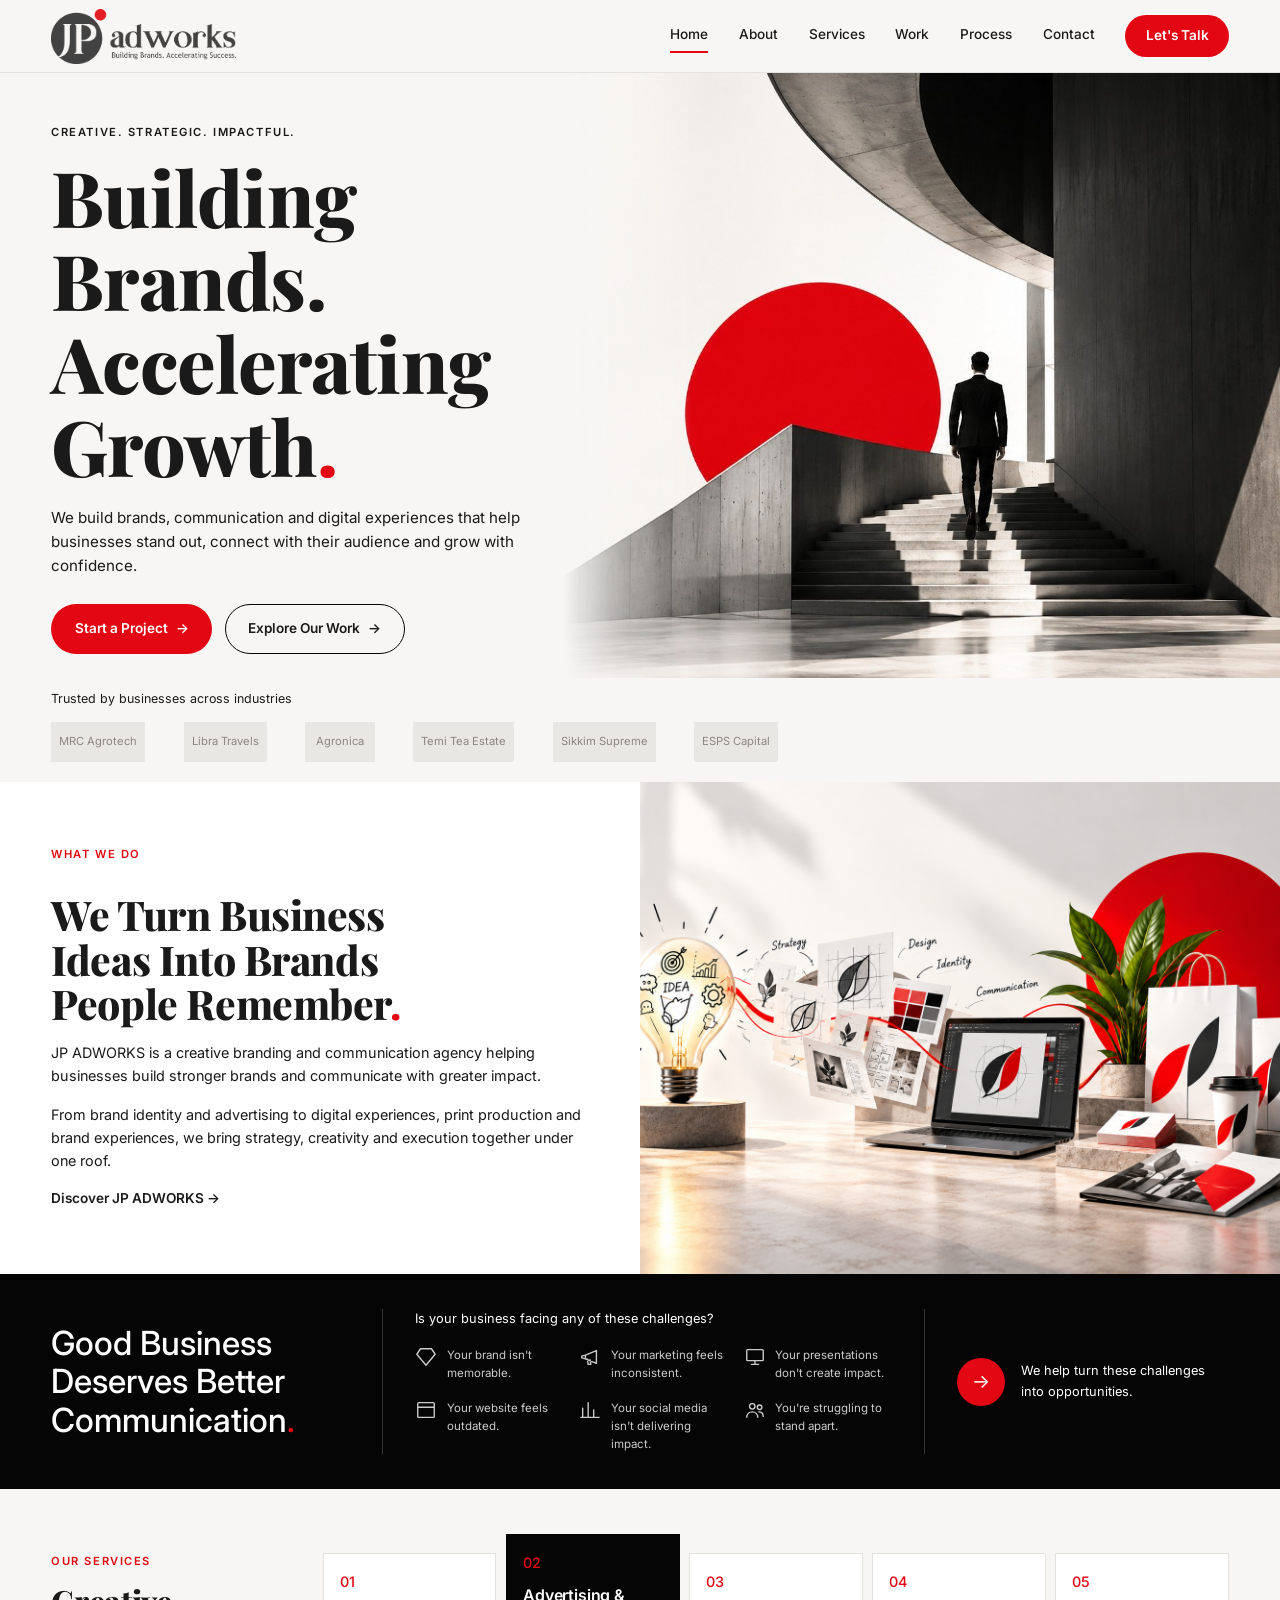
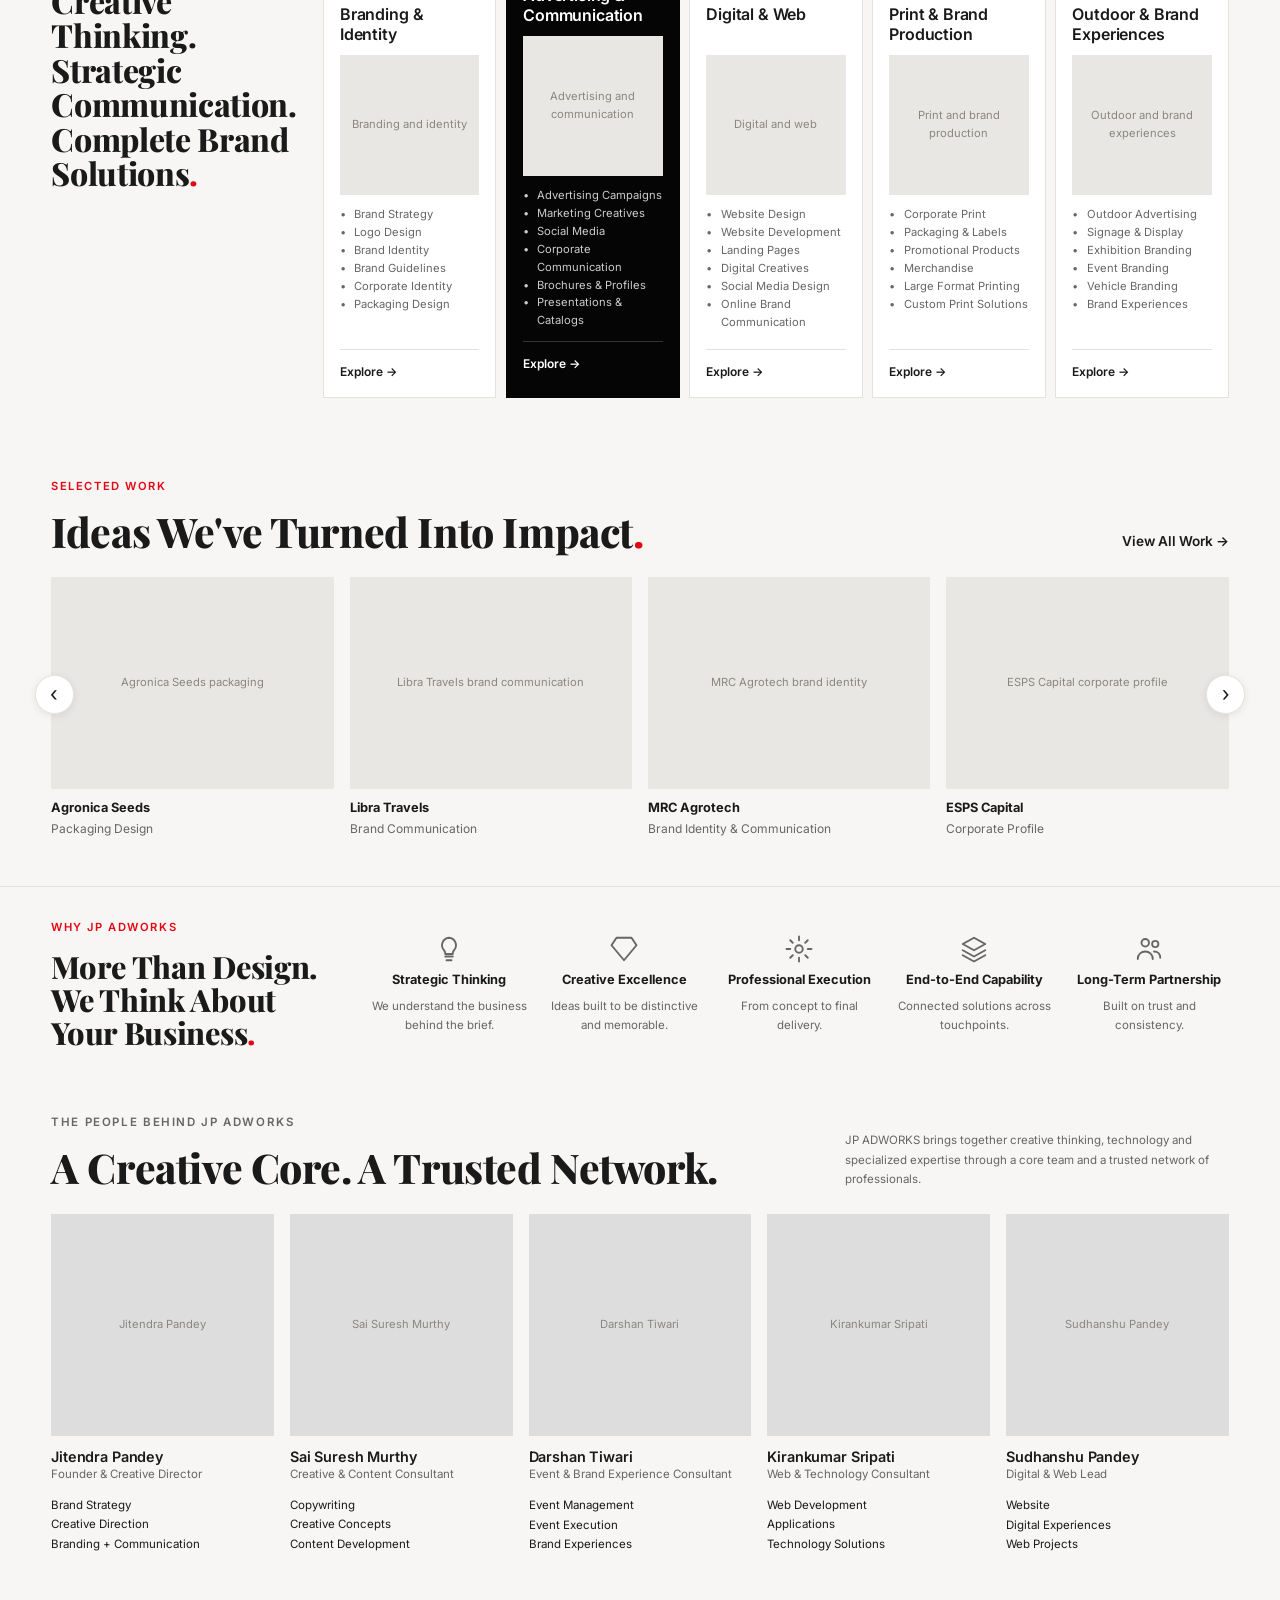
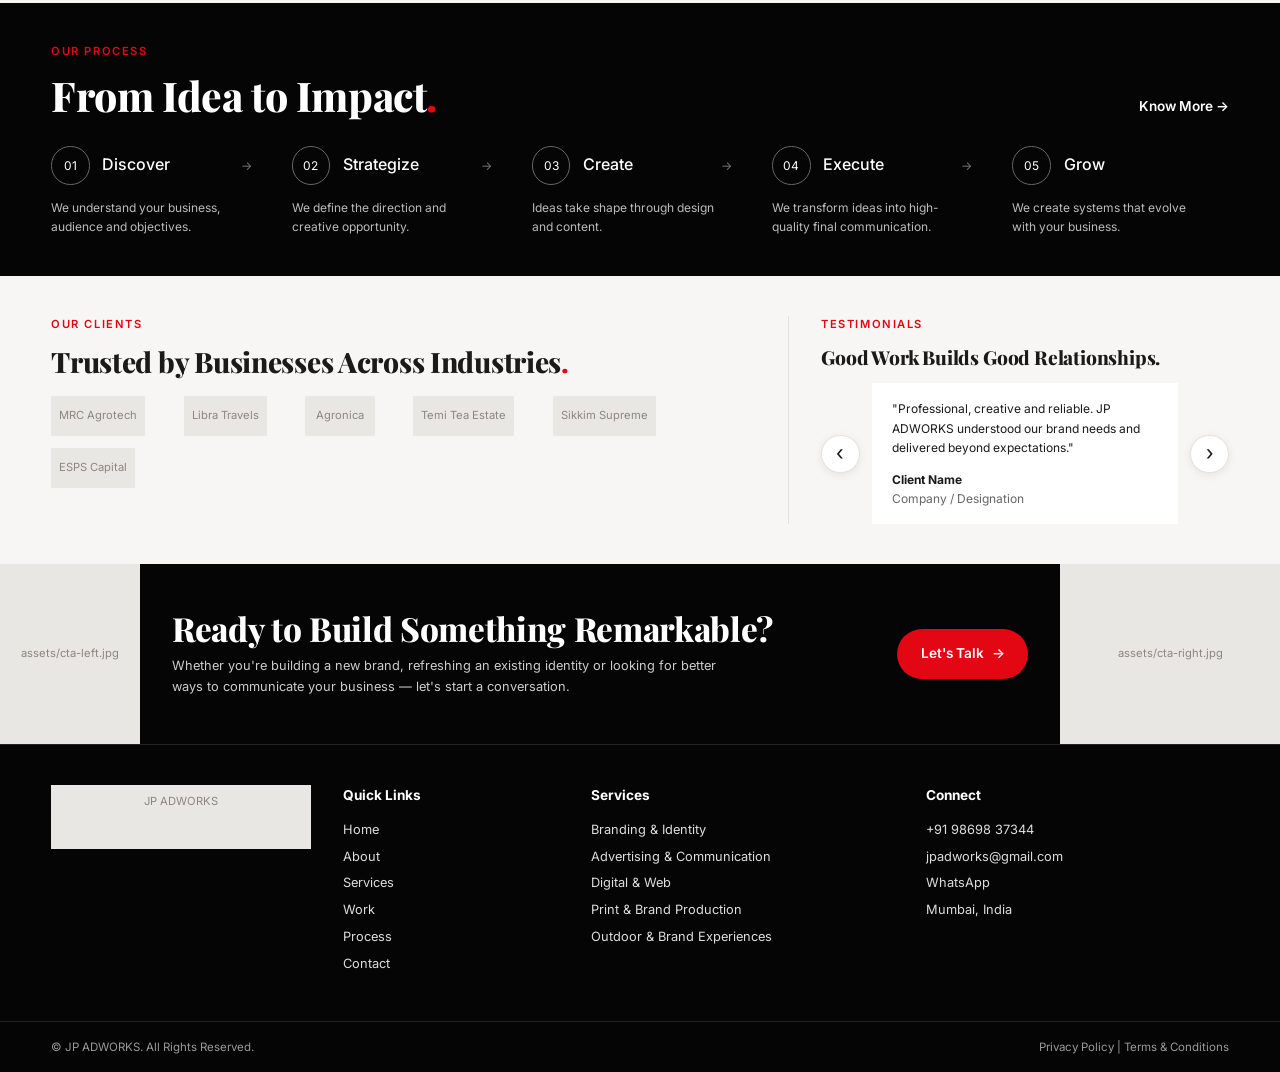
==== commit 2f63e9fe: "Update" ====
--- a/index.html
+++ b/index.html
@@ -256,7 +256,7 @@
         <article><img src="assets/team-5.jpg" alt="Sai Suresh Murthy">
           <h3>Sai Suresh Murthy</h3><small>Creative &amp; Content Consultant</small>
           <p>Copywriting<br>Creative Concepts<br>Content Development</p>
-        </article>2
+        </article>
         <article><img src="assets/team-3.jpg" alt="Darshan Tiwari">
           <h3>Darshan Tiwari</h3><small>Event &amp; Brand Experience Consultant</small>
           <p>Event Management<br>Event Execution<br>Brand Experiences</p>
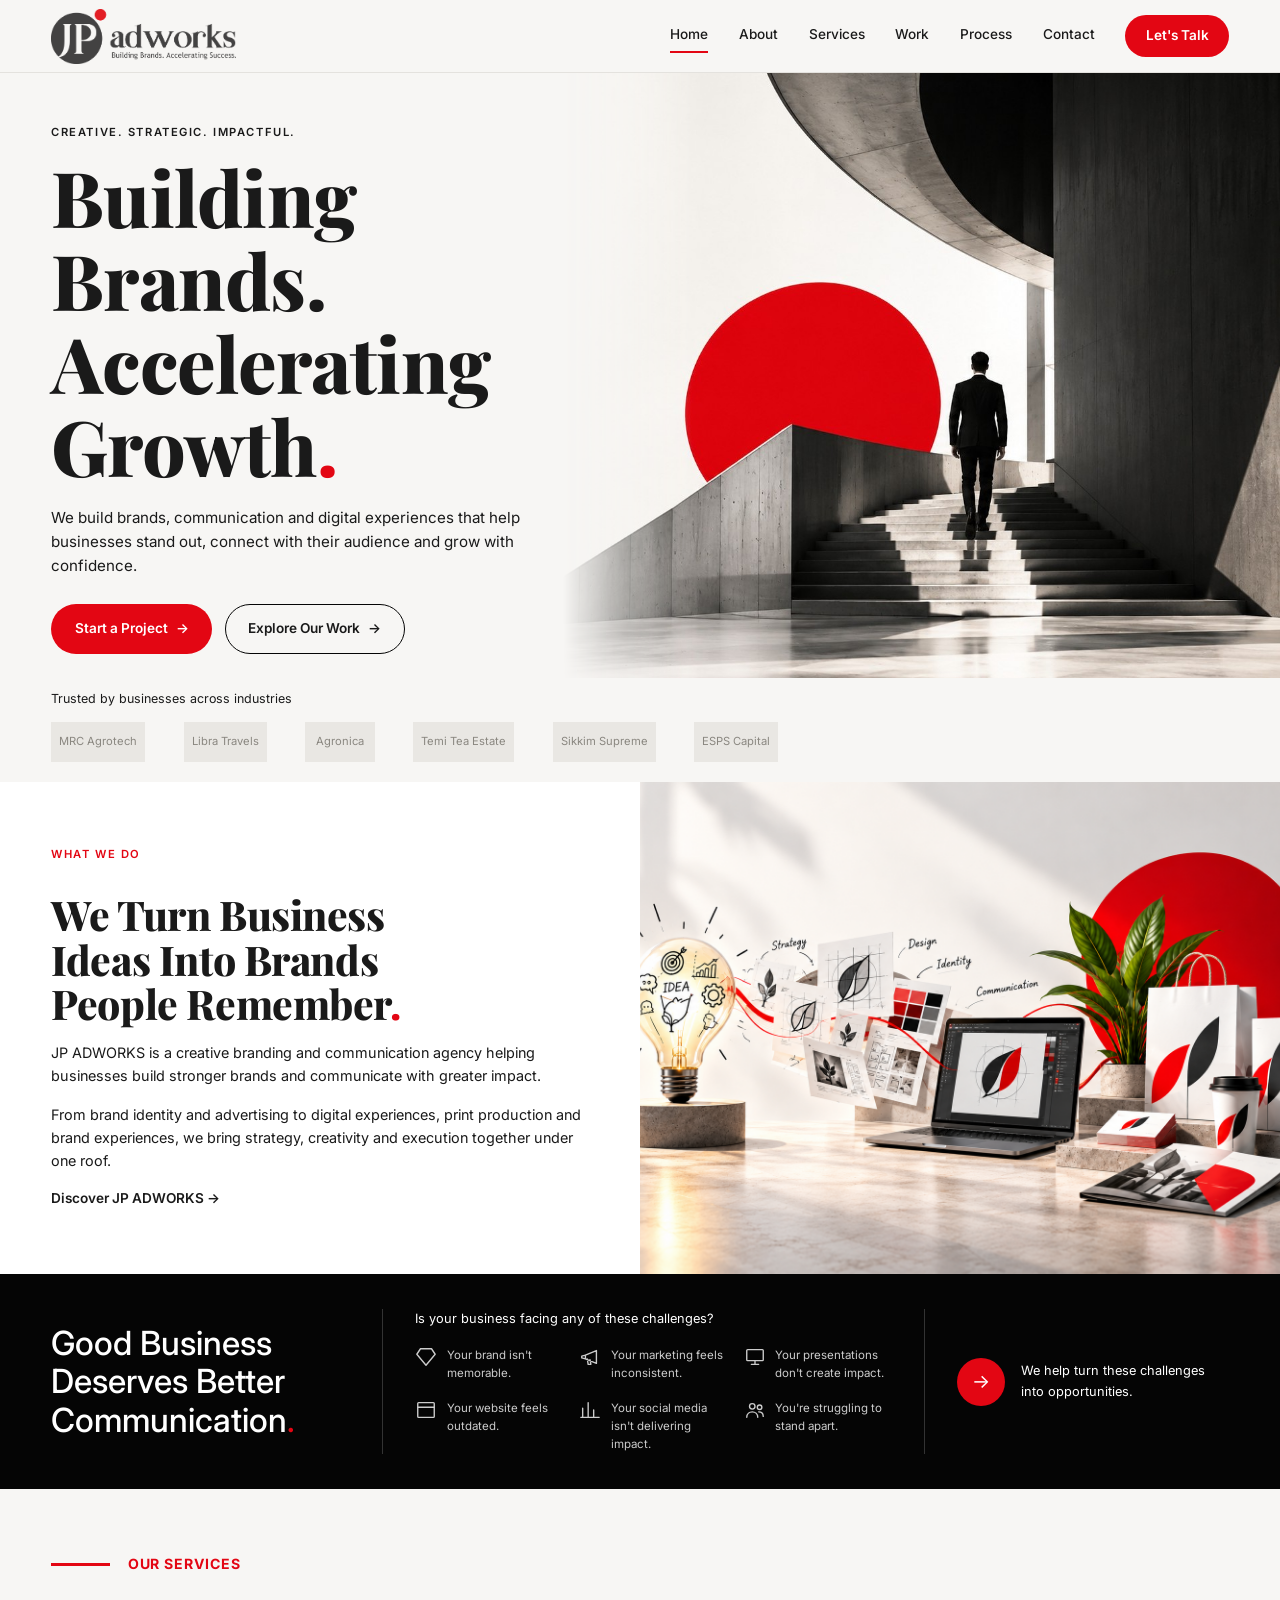
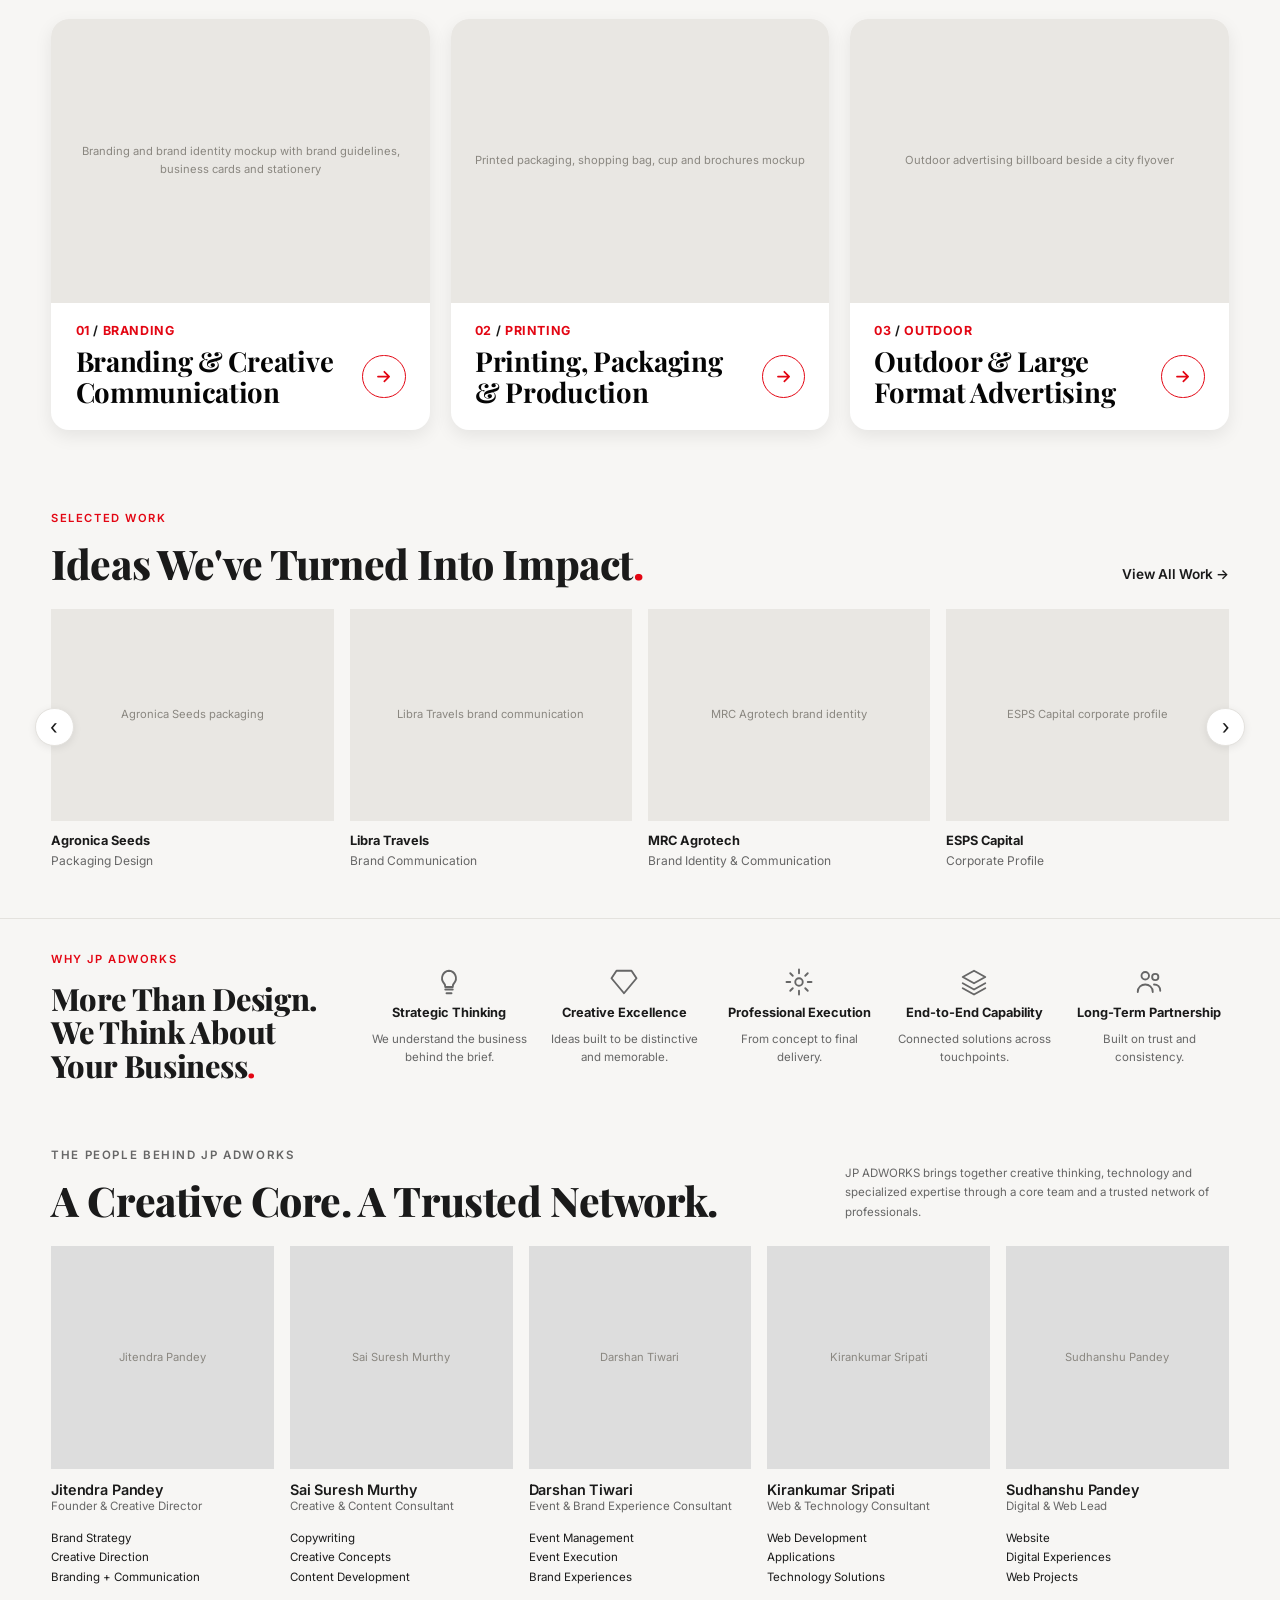
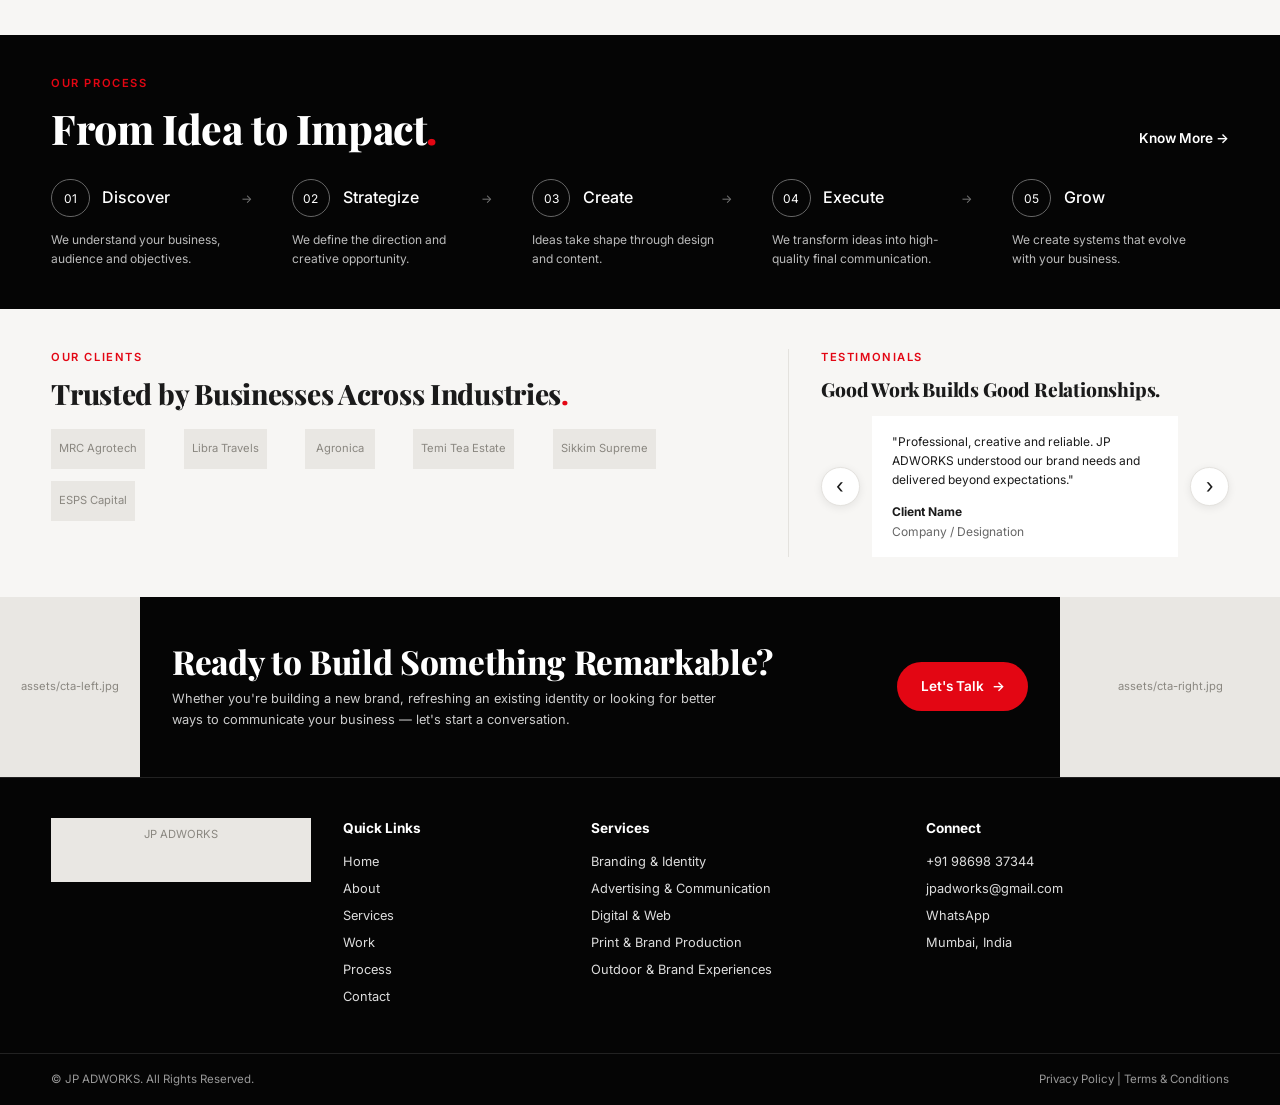
==== commit 3cae2a7f: "Changing Services Section and Connecting it with other pages" ====
--- a/index.html
+++ b/index.html
@@ -113,70 +113,67 @@
     </section>
 
     <!-- ============ SERVICES ============ -->
-    <section class="services reveal" id="services">
+    <section class="services reveal" id="services" aria-labelledby="services-label">
       <div class="container services__in">
-        <div class="services__head">
-          <p class="eyebrow eyebrow--red">Our Services</p>
-          <h2>Creative Thinking. Strategic Communication. Complete Brand Solutions<span class="dot">.</span></h2>
-        </div>
-        <div class="cards">
-          <!-- Card 02 is the "featured" dark card, as in the reference -->
-          <article class="card"><b class="num">01</b>
-            <h3>Branding &amp; Identity</h3><img src="assets/service-branding.jpg" alt="Branding and identity">
-            <ul>
-              <li>Brand Strategy</li>
-              <li>Logo Design</li>
-              <li>Brand Identity</li>
-              <li>Brand Guidelines</li>
-              <li>Corporate Identity</li>
-              <li>Packaging Design</li>
-            </ul><a href="#contact">Explore →</a>
+        <p class="services__label" id="services-label">Our Services</p>
+        <div class="services__grid">
+          <article class="service-card">
+            <a class="service-card__media" href="services%20html/branding.html" tabindex="-1" aria-hidden="true">
+              <!-- IMAGE: assets/services/branding/hero.jpg -->
+              <img src="assets/services/branding/hero.jpg"
+                alt="Branding and brand identity mockup with brand guidelines, business cards and stationery"
+                loading="lazy">
+            </a>
+            <div class="service-card__body">
+              <p class="service-card__cat"><span>01</span> / <span>BRANDING</span></p>
+              <div class="service-card__row">
+                <h3 class="service-card__title"><a href="services%20html/branding.html">Branding &amp; Creative
+                    Communication</a></h3>
+                <a class="service-card__arrow" href="services%20html/branding.html" aria-label="Explore Branding">
+                  <svg viewBox="0 0 24 24" aria-hidden="true">
+                    <path d="M5 12h14M13 6l6 6-6 6" />
+                  </svg>
+                </a>
+              </div>
+            </div>
           </article>
-          <article class="card card--dark"><b class="num">02</b>
-            <h3>Advertising &amp; Communication</h3><img src="assets/service-advertising.jpg"
-              alt="Advertising and communication">
-            <ul>
-              <li>Advertising Campaigns</li>
-              <li>Marketing Creatives</li>
-              <li>Social Media</li>
-              <li>Corporate Communication</li>
-              <li>Brochures &amp; Profiles</li>
-              <li>Presentations &amp; Catalogs</li>
-            </ul><a href="#contact">Explore →</a>
+          <article class="service-card">
+            <a class="service-card__media" href="services%20html/printing.html" tabindex="-1" aria-hidden="true">
+              <!-- IMAGE: assets/services/printing/hero.jpg -->
+              <img src="assets/services/printing/hero.jpg"
+                alt="Printed packaging, shopping bag, cup and brochures mockup" loading="lazy">
+            </a>
+            <div class="service-card__body">
+              <p class="service-card__cat"><span>02</span> / <span>PRINTING</span></p>
+              <div class="service-card__row">
+                <h3 class="service-card__title"><a href="services%20html/printing.html">Printing, Packaging &amp;
+                    Production</a></h3>
+                <a class="service-card__arrow" href="services%20html/printing.html" aria-label="Explore Printing">
+                  <svg viewBox="0 0 24 24" aria-hidden="true">
+                    <path d="M5 12h14M13 6l6 6-6 6" />
+                  </svg>
+                </a>
+              </div>
+            </div>
           </article>
-          <article class="card"><b class="num">03</b>
-            <h3>Digital &amp; Web</h3><img src="assets/service-digital.jpg" alt="Digital and web">
-            <ul>
-              <li>Website Design</li>
-              <li>Website Development</li>
-              <li>Landing Pages</li>
-              <li>Digital Creatives</li>
-              <li>Social Media Design</li>
-              <li>Online Brand Communication</li>
-            </ul><a href="#contact">Explore →</a>
-          </article>
-          <article class="card"><b class="num">04</b>
-            <h3>Print &amp; Brand Production</h3><img src="assets/service-print.jpg" alt="Print and brand production">
-            <ul>
-              <li>Corporate Print</li>
-              <li>Packaging &amp; Labels</li>
-              <li>Promotional Products</li>
-              <li>Merchandise</li>
-              <li>Large Format Printing</li>
-              <li>Custom Print Solutions</li>
-            </ul><a href="#contact">Explore →</a>
-          </article>
-          <article class="card"><b class="num">05</b>
-            <h3>Outdoor &amp; Brand Experiences</h3><img src="assets/service-outdoor.jpg"
-              alt="Outdoor and brand experiences">
-            <ul>
-              <li>Outdoor Advertising</li>
-              <li>Signage &amp; Display</li>
-              <li>Exhibition Branding</li>
-              <li>Event Branding</li>
-              <li>Vehicle Branding</li>
-              <li>Brand Experiences</li>
-            </ul><a href="#contact">Explore →</a>
+          <article class="service-card">
+            <a class="service-card__media" href="services%20html/outdoor.html" tabindex="-1" aria-hidden="true">
+              <!-- IMAGE: assets/services/outdoor/hero.jpg -->
+              <img src="assets/services/outdoor/hero.jpg" alt="Outdoor advertising billboard beside a city flyover"
+                loading="lazy">
+            </a>
+            <div class="service-card__body">
+              <p class="service-card__cat"><span>03</span> / <span>OUTDOOR</span></p>
+              <div class="service-card__row">
+                <h3 class="service-card__title"><a href="services%20html/outdoor.html">Outdoor &amp; Large Format
+                    Advertising</a></h3>
+                <a class="service-card__arrow" href="services%20html/outdoor.html" aria-label="Explore Outdoor">
+                  <svg viewBox="0 0 24 24" aria-hidden="true">
+                    <path d="M5 12h14M13 6l6 6-6 6" />
+                  </svg>
+                </a>
+              </div>
+            </div>
           </article>
         </div>
       </div>
@@ -368,7 +365,8 @@
       </div>
       <div>
         <h4>Connect</h4><a href="tel:+919869837344">+91 98698 37344</a><a
-          href="mailto:jpadworks@gmail.com">jpadworks@gmail.com</a><a href="https://wa.me/919869837344" target="_blank" rel="noopener noreferrer">WhatsApp</a><span>Mumbai, India</span>
+          href="mailto:jpadworks@gmail.com">jpadworks@gmail.com</a><a href="https://wa.me/919869837344" target="_blank"
+          rel="noopener noreferrer">WhatsApp</a><span>Mumbai, India</span>
       </div>
     </div>
     <div class="container footer__bar"><span>© JP ADWORKS. All Rights Reserved.</span><span><a href="#">Privacy
--- a/style.css
+++ b/style.css
@@ -466,7 +466,8 @@
 }
 
 /* ==========================================
-   10. SERVICES – 5 horizontal cards; card 02 is dark
+   10. SERVICES – three large image cards
+   Every selector is prefixed .services / .service-card so nothing leaks into other sections.
    ========================================== */
 .services {
    padding-block: clamp(2.5rem, 5vw, 4rem);
@@ -474,94 +475,156 @@
 }
 
 .services__in {
+   display: block
+}
+
+/* Section label: short red rule + red uppercase text (no heading / intro, per reference) */
+.services__label {
+   display: flex;
+   align-items: center;
+   gap: 1.1rem;
+   margin-bottom: clamp(1.8rem, 3.4vw, 3rem);
+   color: var(--primary);
+   font-size: clamp(.85rem, 1.1vw, 1rem);
+   font-weight: 700;
+   letter-spacing: .06em;
+   text-transform: uppercase
+}
+
+.services__label::before {
+   content: "";
+   width: clamp(2.8rem, 4.6vw, 4.4rem);
+   height: 3px;
+   background: var(--primary);
+   flex: none
+}
+
+.services__grid {
    display: grid;
-   grid-template-columns: minmax(0, .9fr) minmax(0, 3.4fr);
-   gap: 2rem
-}
-
-.services h2 {
-   font-size: clamp(1.7rem, 2.5vw, 2.5rem)
-}
-
-.cards {
+   grid-template-columns: repeat(3, minmax(0, 1fr));
+   gap: clamp(1rem, 1.6vw, 1.5rem)
+}
+
+/* Card: shadow-only hover (no movement/scaling), 0.3s */
+.service-card {
+   display: flex;
+   flex-direction: column;
+   overflow: hidden;
+   border-radius: 18px;
+   background: #fff;
+   box-shadow: 0 6px 18px rgba(0, 0, 0, .08);
+   transition: box-shadow .3s ease
+}
+
+.service-card:hover {
+   box-shadow: 0 14px 34px rgba(0, 0, 0, .18)
+}
+
+.service-card__media {
+   display: block;
+   aspect-ratio: 4/3;
+   overflow: hidden;
+   background: #e3e0db
+}
+
+.services .service-card__media img,
+.services .service-card__media .ph {
+   width: 100%;
+   height: 100%;
+   object-fit: cover
+}
+
+.service-card__body {
+   display: flex;
+   flex: 1;
+   flex-direction: column;
+   gap: .45rem;
+   padding: clamp(1rem, 1.6vw, 1.35rem) clamp(1.1rem, 1.9vw, 1.6rem) clamp(1.1rem, 1.8vw, 1.5rem)
+}
+
+/* "01 / BRANDING": number + word red, slash black */
+.service-card__cat {
+   font-size: clamp(.78rem, .95vw, .9rem);
+   font-weight: 700;
+   letter-spacing: .05em;
+   line-height: 1.2;
+   color: var(--text)
+}
+
+.service-card__cat span {
+   color: var(--primary)
+}
+
+.service-card__row {
+   display: flex;
+   flex: 1;
+   align-items: center;
+   justify-content: space-between;
+   gap: 1rem
+}
+
+.service-card__title {
+   font-size: clamp(1.3rem, 2.15vw, 2rem);
+   font-weight: 700;
+   line-height: 1.12;
+   letter-spacing: -.01em;
+   color: var(--black)
+}
+
+/* Circular arrow: transparent + red outline by default.
+   The red fill is bound to the arrow link's own :hover, so hovering elsewhere on the card never triggers it. */
+.service-card__arrow {
    display: grid;
-   grid-template-columns: repeat(5, 1fr);
-   gap: .6rem
-}
-
-.card {
-   background: #fff;
-   padding: 1rem;
-   display: flex;
-   flex-direction: column;
-   gap: .7rem;
-   border: 1px solid var(--border);
-   transition: transform .3s
-}
-
-.card:hover {
-   transform: translateY(-8px);
-}
-
-.num {
+   flex: none;
+   place-items: center;
+   width: clamp(2.6rem, 3.4vw, 3.2rem);
+   height: clamp(2.6rem, 3.4vw, 3.2rem);
+   border: 1.5px solid var(--primary);
+   border-radius: 50%;
+   background: transparent;
    color: var(--primary);
-   font-weight: 500;
-   font-size: .9rem
-}
-
-.card h3 {
-   font-family: var(--font-body);
-   font-weight: 600;
-   font-size: 1rem;
-   line-height: 1.25;
-   min-height: 2.5em
-}
-
-.card img,
-.card .ph {
-   width: 100%;
-   aspect-ratio: 1/1;
-   object-fit: cover
-}
-
-.card ul {
-   font-size: .7rem;
-   color: var(--muted);
-   flex: 1
-}
-
-.card li {
-   padding-left: .9rem;
-   position: relative
-}
-
-.card li::before {
-   content: "•";
-   position: absolute;
-   left: 0
-}
-
-.card>a {
-   font-size: .75rem;
-   font-weight: 600;
-   padding-top: .7rem;
-   border-top: 1px solid var(--border)
-}
-
-.card--dark {
-   background: var(--black);
-   color: #fff;
-   border-color: var(--black);
-   margin-top: -1.2rem;
-   padding-bottom: 1.5rem
-}
-
-.card--dark ul {
-   color: #ccc
-}
-
-.card--dark>a {
-   border-color: #333
+   transition: background-color .3s ease, color .3s ease
+}
+
+.service-card__arrow svg {
+   width: 46%;
+   height: 46%;
+   stroke-width: 2.2
+}
+
+.service-card__arrow:hover,
+.service-card__arrow:focus-visible {
+   background: #e30613;
+   color: #fff
+}
+
+/* Tablet: two columns, third card centred on its own row */
+@media(max-width:900px) {
+   .services__grid {
+      grid-template-columns: repeat(2, minmax(0, 1fr))
+   }
+
+   .service-card:nth-child(3) {
+      grid-column: 1 / -1;
+      justify-self: center;
+      width: calc(50% - .75rem)
+   }
+}
+
+/* Mobile: stacked cards */
+@media(max-width:600px) {
+   .services__grid {
+      grid-template-columns: 1fr
+   }
+
+   .service-card:nth-child(3) {
+      grid-column: auto;
+      width: auto
+   }
+
+   .service-card__title {
+      font-size: clamp(1.3rem, 6vw, 1.7rem)
+   }
 }
 
 /* ==========================================
